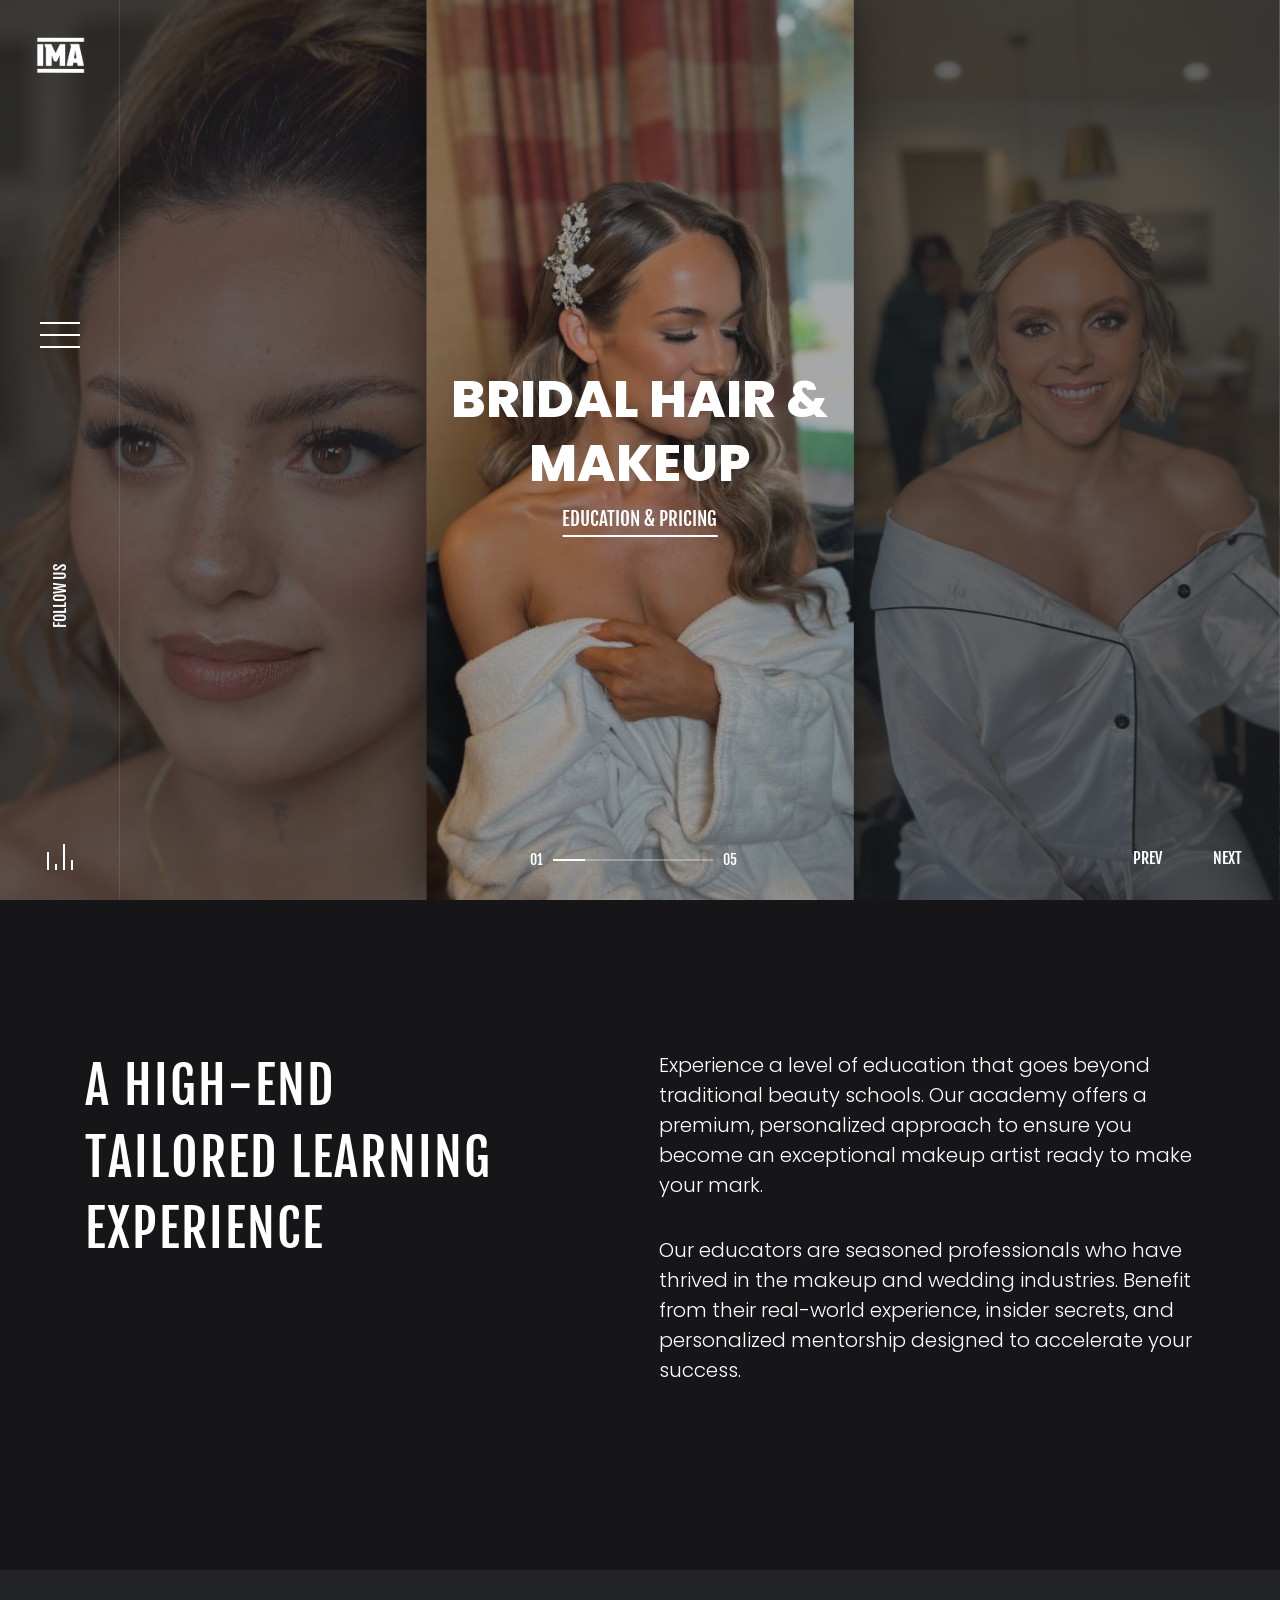
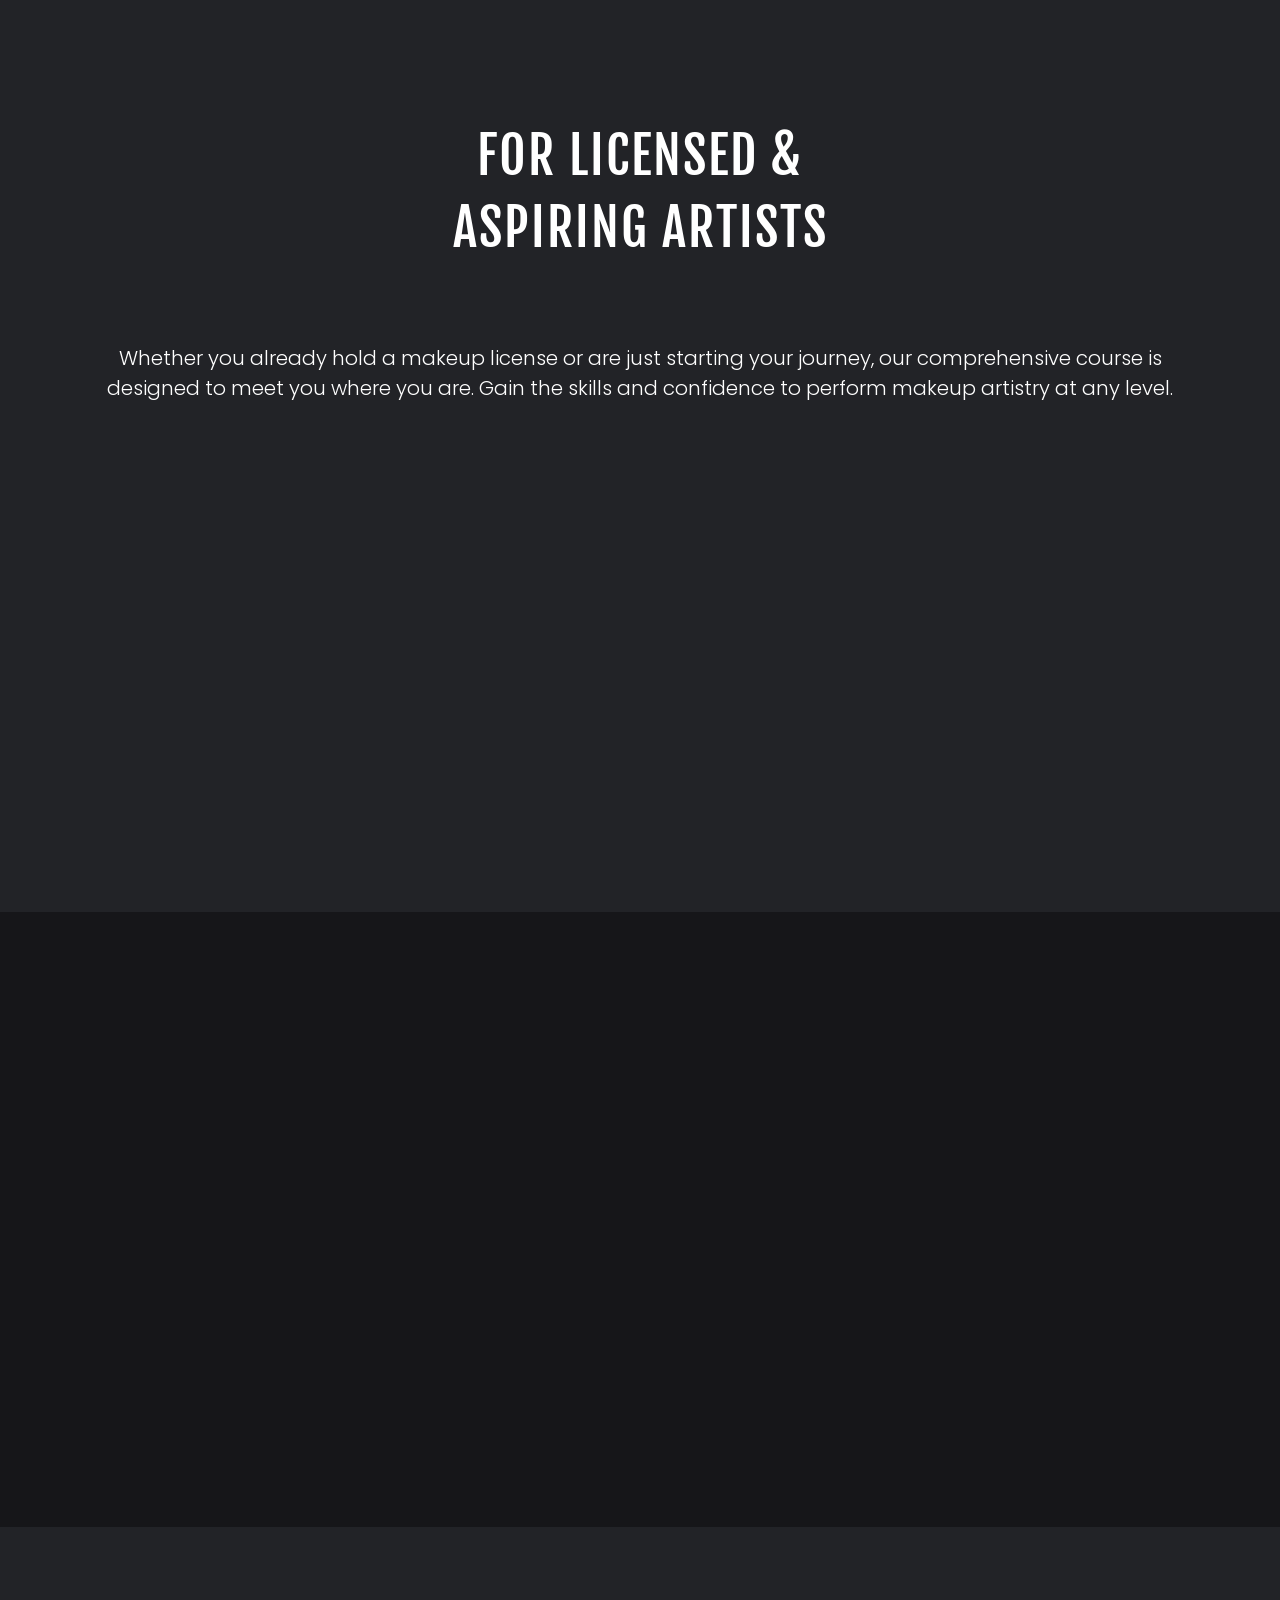
==== pricing.html @ 7a649cc9 "Added pricing, and services request" ====
<!doctype html>
<html lang="en">
<head>
<meta charset="utf-8">
<meta name="viewport" content="width=device-width, initial-scale=1, shrink-to-fit=no">
<meta name="format-detection" content="telephone=no">
<meta name="theme-color" content="#75dab4"/>
<title>Idaho Makeup Academy Pricing | Makeup Artist Certification and Training | TAILORED LEARNING EXPERIENCE</title>
<meta name="author" content="Spearhead Consulting">
<meta name="description" content="Experience a level of education that goes beyond traditional beauty schools. Our academy offers a premium, personalized approach to ensure you become an exceptional makeup artist ready to make your mark.">
<meta name="keywords" content="makeup academy pricing, certification, makeup artist certification, get certified in makeup in idaho, idaho makeup academy">

<!-- SOCIAL MEDIA META -->
<meta property="og:description" content="Idaho Makeup Academy | Get your makeup certification in Idaho">
<meta property="og:image" content="https://idahomakeupacademy.com/images/OGImage.png">
<meta property="og:site_name" content="idahomakeupacademy">
<meta property="og:title" content="Idaho Makeup Academy">
<meta property="og:type" content="website">
<meta property="og:url" content="https://idahomakeupacademy.com">

<!-- FAVICON FILES -->
<link href="ico/apple-touch-icon-144-precomposed.png" rel="apple-touch-icon" sizes="144x144">
<link href="ico/apple-touch-icon-114-precomposed.png" rel="apple-touch-icon" sizes="114x114">
<link href="ico/apple-touch-icon-72-precomposed.png" rel="apple-touch-icon" sizes="72x72">
<link href="ico/apple-touch-icon-57-precomposed.png" rel="apple-touch-icon">
<link href="ico/favicon.ico" rel="shortcut icon">

<!-- CSS FILES -->
<link rel="stylesheet" href="css/fontawesome.min.css">
<link rel="stylesheet" href="css/fancybox.min.css">
<link rel="stylesheet" href="css/hamburger.min.css">
<link rel="stylesheet" href="css/odometer.min.css">
<link rel="stylesheet" href="css/swiper.min.css">
<link rel="stylesheet" href="css/bootstrap.min.css">
<link rel="stylesheet" href="css/style.css">
</head>
<body>
<!--<div class="preloader">-->
<!--  <div class="layer"></div>-->
<!--  &lt;!&ndash; end layer &ndash;&gt;-->
<!--  <div class="inner">-->
<!--    <figure> <img src="images/preloader.gif" alt="Image"> </figure>-->
<!--    <span>Loading...</span> </div>-->
<!--  &lt;!&ndash; end inner &ndash;&gt;-->
<!--</div>-->
<!-- end preloader -->
<div class="page-transition">
  <div class="layer"></div>
  <!-- end layer -->
</div>
<!-- end page-transition -->
<nav class="site-navigation">
  <div class="layer"></div>
  <!-- end layer -->
  <div class="inner">
    <ul data-splitting>
      <li><a href="https://instagram.com/idahomakeupacademy" target="_blank">INSTAGRAM</a> <small>Follow us on Instagram</small> </li>
      <li><a href="./pricing.html">ACADEMY PRICING</a> <small>Learn more about the cost and program.</small> </li>
      <li><a href="./request-services.html">REQUEST BRIDAL SERVICES</a> <small>Services performed by certified makeup artist, trained by our very own Idaho Makeup Academy</small> </li>
      <li><a  href="https://island-route-758.notion.site/1631bb4c48a6806e8bbaf4c8735e0904" target="_blank">APPLY</a> <small>JOIN THE ACADEMY</small> </li>
    </ul>
  </div>
  <!-- end inner -->
</nav>
<!-- end site-navigation -->
<div class="social-media">
  <div class="layer"> </div>
  <!-- end layer -->
  <div class="inner">
    <h5>Social Share </h5>
    <ul>
      <li><a href="https://instagram.com/idahomakeupacademy"><i class="fab fa-instagram"></i></a></li>
<!--      <li><a href="#"><i class="fab fa-twitter"></i></a></li>-->
<!--      <li><a href="#"><i class="fab fa-linkedin-in"></i></a></li>-->
<!--      <li><a href="#"><i class="fab fa-google-plus-g"></i></a></li>-->
<!--      <li><a href="#"><i class="fab fa-youtube"></i></a></li>-->
    </ul>
  </div>
</div>
<!-- end social-media -->
<div class="all-cases">
  <div class="layer"> </div>
  <!-- end layer -->
  <div class="inner">
    <ul>
<!--      <li><a href="#">APPLY</a></li>-->
<!--      <li><a href="#">Goddes</a></li>-->
<!--      <li><a href="#">Employee</a></li>-->
<!--      <li><a href="#">Berry</a></li>-->
<!--      <li><a href="#">Roosters</a></li>-->
<!--      <li><a href="#">Primero</a></li>-->
    </ul>
  </div>
  <!-- end inner -->
</div>
<!-- end all-cases -->
<main>
  <aside class="left-side">
    <div class="logo"> <a href="index.html"><img src="images/logo.png" alt="Image"></a> </div>
    <!-- end logo -->
    <div class="hamburger" id="hamburger">
      <div class="hamburger__line hamburger__line--01">
        <div class="hamburger__line-in hamburger__line-in--01"></div>
      </div>
      <div class="hamburger__line hamburger__line--02">
        <div class="hamburger__line-in hamburger__line-in--02"></div>
      </div>
      <div class="hamburger__line hamburger__line--03">
        <div class="hamburger__line-in hamburger__line-in--03"></div>
      </div>
      <div class="hamburger__line hamburger__line--cross01">
        <div class="hamburger__line-in hamburger__line-in--cross01"></div>
      </div>
      <div class="hamburger__line hamburger__line--cross02">
        <div class="hamburger__line-in hamburger__line-in--cross02"></div>
      </div>
    </div>
    <!-- end hamburger -->
    <div class="follow-us"> FOLLOW US </div>
    <!-- end follow-us -->
    <div class="equalizer"> <span></span> <span></span> <span></span> <span></span> </div>
    <!-- end equalizer -->
  </aside>
  <!-- end left-side -->

  <!-- end all-cases-link -->
  <header class="carousel-hero">
    <div class="carousel-slider">
      <div class="swiper-wrapper">
        <div class="swiper-slide" data-background="images/class/pricing/IMG_5316.jpg">
          <div class="inner"><h2>BRIDAL HAIR & MAKEUP</h2> <a href="#">EDUCATION & PRICING</a> </div>
          <!-- end inner -->
        </div>
        <!-- end swiper-slide -->
        <div class="swiper-slide" data-background="images/class/pricing/IMG_6279.jpg">
          <div class="inner"><h2>EVENTS HAIR & MAKEUP</h2> <a href="#">EDUCATION & PRICING</a> </div>
          <!-- end inner -->
        </div>
        <!-- end swiper-slide -->
        <div class="swiper-slide" data-background="images/class/pricing/competition.png">
          <div class="inner"><h2>COMPETITION HAIR & MAKEUP</h2> <a href="#">EDUCATION & PRICING</a> </div>
          <!-- end inner -->
        </div>
        <!-- end swiper-slide -->
        <div class="swiper-slide" data-background="images/class/pricing/bridal-2.png">
          <div class="inner"><h2>BRIDAL HAIR & MAKEUP</h2> <a href="#">EDUCATION & PRICING</a> </div>
          <!-- end inner -->
        </div>
        <!-- end swiper-slide -->
        <div class="swiper-slide" data-background="images/class/pricing/events_2.png">
          <div class="inner"><h2>EVENTS HAIR & MAKEUP</h2> <a href="#">EDUCATION & PRICING</a> </div>
          <!-- end inner -->
        </div>
        <!-- end swiper-slide -->
      </div>
      <!-- end swiper-wrapper -->
      <div class="slide-progress"> <span>01</span>
        <div class="swiper-pagination"></div>
        <span>05</span> </div>
      <!-- end slide-progress -->
      <div class="swiper-button-prev">PREV</div>
      <!-- end button-prev -->
      <div class="swiper-button-next">NEXT</div>
      <!-- end button-next -->
    </div>
    <!-- end carousel-slider -->
  </header>

  <section class="intro">
    <div class="container">
      <div class="row">
        <div class="col-lg-5 wow" data-splitting>
          <h3 class="section-title">A HIGH-END<br>
            TAILORED LEARNING EXPERIENCE</h3>
        </div>
        <div class="col-lg-7 wow" data-splitting>
          <p>Experience a level of education that goes beyond traditional beauty schools.
            Our academy offers a premium, personalized approach to ensure you become an exceptional makeup artist ready to make your mark.
          </p>

          <p>Our educators are seasoned professionals who have thrived in the makeup and wedding industries. Benefit from their real-world experience,
            insider secrets, and personalized mentorship designed to accelerate your success.</p>
        </div>
      </div>
    </div>
  </section>

  <!-- end intro-image -->
  <section class=" intro icon-content-block">
    <div class="container">
      <div class="row justify-content-center">
        <div class="col-12 wow" data-splitting>
          <h3 class="section-title">FOR LICENSED &<br > ASPIRING ARTISTS</h3>
          <p>Whether you already hold a makeup license or are just starting your journey, our comprehensive course is designed to meet you where you are. Gain the skills and confidence to perform makeup artistry at any level.</p>
        </div>
        <!-- end col-12 -->
        <div class="col-lg-3 col-md-4 wow" data-splitting>
          <div class="content-block">
            <h6>COMPREHENSIVE MAKEUP</h6>
            <ul>
              <li>Face & Eye Shapes</li>
              <li>Skin Types & Color Theory</li>
              <li>Golden Ratio & Application Techniques</li>
              <li>Diverse Glam Styles</li>
            </ul>
          </div>
          <!-- end content-block -->
        </div>

        <!-- end col-3 -->
        <div class="col-lg-3 col-md-4 wow" data-splitting>
          <div class="content-block">
            <h6>ADVANCED SKILLS</h6>
            <ul>
              <li>Expert Techniques</li>
              <li>Confidence Building</li>
            </ul>
          </div>
          <!-- end content-block -->
        </div>

        <!-- end col-3 -->
        <div class="col-lg-3 col-md-4 wow" data-splitting>
          <div class="content-block selected">
            <h6>BUSINESS MASTERY</h6>
            <ul>
              <li>Marketing Strategies</li>
              <li>Operational Skills</li>
              <li>Client Attraction</li>
              <li>Visual Branding</li>
            </ul>
          </div>
          <!-- end content-block -->
        </div>
        <!-- end col-3 -->
      </div>
      <!-- end row -->
    </div>
    <!-- end container -->
  </section>

  <!-- end carousel-hero -->
  <section class="intro">
    <div class="container">
      <div class="row">
        <div class="col-lg-5 wow" data-splitting>
          <h3 class="section-title">ACADEMY PRICING<br>
            OPTION</h3>
          <a href="https://island-route-758.notion.site/1631bb4c48a6806e8bbaf4c8735e0904">APPLY HERE</a> </div>
        <!-- end col-5 -->
        <div class="col-lg-7 wow" data-splitting>
          <p>Start your journey towards becoming a confident, skilled, and successful makeup artist.</p>
          <h6>Idaho Makeup Certification</h6>
          <small>Official</small> <b>$6,000</b>
          <h4>100 HOURS<br>
            HANDS ON TRAINING</h4>
        </div>
        <!-- end col-7 -->
      </div>
      <!-- end row -->
    </div>
    <!-- end container -->
  </section>
  <!-- end intro -->
</main>
<!-- end main -->
<footer class="footer">
  <div class="container">
    <div class="row">
      <div class="col-12">
        <ul>
          <li><a href="https://instagram.com/idahomakeupacademy"><i class="fab fa-instagram"></i></a></li>
        </ul>
        <h6>INTERESTED IN GETTING YOUR MAKEUP CERTIFICATION?</h6>
        <h2>Apply Now to Get Started</h2>

        <a href="https://island-route-758.notion.site/1631bb4c48a6806e8bbaf4c8735e0904" target="_blank" class="link">Click for Application</a> </div>
      <!-- end col-12 -->
      <div class="col-12">
        <div class="footer-bar"> <span class="copyright">© 2025 Idaho Makeup Academy | All Rights Reserved</span></div>
        <!-- end footer-bar -->
      </div>
      <!-- end col-12 -->
    </div>
    <!-- end row -->
  </div>
  <!-- end container -->
</footer>
<!-- end footer -->

<!-- JS FILES -->
<script src="js/jquery.min.js"></script>
<script src="js/bootstrap.min.js"></script>
<script src="js/swiper.min.js"></script>
<script src="js/wow.min.js"></script>
<script src='js/splitting.min.js'></script>
<script src='js/odometer.min.js'></script>
<script src='js/fancybox.min.js'></script>
<script src="js/scripts.js"></script>
</body>
</html>
---- css/hamburger.min.css ----
.hamburger{width:40px;height:40px;display:block;position:relative;cursor:pointer;pointer-events:auto;-webkit-tap-highlight-color:transparent}.hamburger__line{width:40px;height:2px;overflow:hidden;position:absolute;z-index:10}.hamburger__line-in{width:200px;height:2px;position:absolute;top:0;left:0}.hamburger__line-in::after,.hamburger__line-in::before{width:60px;height:2px;content:'';display:block;position:absolute;top:0;background-color:#fff}.hamburger__line-in::before{left:-128px}.hamburger__line-in::after{left:0}.hamburger__line--01,.hamburger__line--02,.hamburger__line--03{left:0}.hamburger__line--01{top:10px}.hamburger__line--02{top:22px}.hamburger__line--03{top:34px}.hamburger__line--cross01,.hamburger__line--cross02{left:0}.hamburger__line--cross01,.hamburger__line--cross02{top:22px}.hamburger__line--cross01{-webkit-transform:rotate(45deg);transform:rotate(45deg)}.hamburger__line--cross02{-webkit-transform:rotate(-45deg);transform:rotate(-45deg)}.hamburger__line{-webkit-transition-duration:.6s;transition-duration:.6s;-webkit-transition-timing-function:cubic-bezier(.19,1,.22,1);transition-timing-function:cubic-bezier(.19,1,.22,1)}.hamburger__line-in{-webkit-transition-duration:.6s;transition-duration:.6s;-webkit-transition-timing-function:cubic-bezier(.19,1,.22,1);transition-timing-function:cubic-bezier(.19,1,.22,1)}.hamburger__line-in::after,.hamburger__line-in::before{-webkit-transition-timing-function:cubic-bezier(.19,1,.22,1);transition-timing-function:cubic-bezier(.19,1,.22,1);-webkit-transition-property:-webkit-transform;transition-property:-webkit-transform;transition-property:transform;transition-property:transform,-webkit-transform}.hamburger__line-in--cross01,.hamburger__line-in--cross02{-webkit-transform:translateX(-33.3%);transform:translateX(-33.3%)}.hamburger__line-in--01{-webkit-transition-delay:.2s;transition-delay:.2s}.hamburger__line-in--02{-webkit-transition-delay:.25s;transition-delay:.25s}.hamburger__line-in--02::after,.hamburger__line-in--02::before{-webkit-transition-delay:50ms;transition-delay:50ms}.hamburger__line-in--03{-webkit-transition-delay:.3s;transition-delay:.3s}.hamburger__line-in--03::after,.hamburger__line-in--03::before{-webkit-transition-delay:.1s;transition-delay:.1s}.hamburger__line-in--cross01{-webkit-transition-delay:0ms;transition-delay:0ms}.hamburger__line-in--cross02{-webkit-transition-delay:50ms;transition-delay:50ms}.hamburger__line-in--cross02::after,.hamburger__line-in--cross02::before{-webkit-transition-delay:.1s;transition-delay:.1s}.hamburger.is-opened-navi .hamburger__line-in--01,.hamburger.is-opened-navi .hamburger__line-in--02,.hamburger.is-opened-navi .hamburger__line-in--03{-webkit-transform:translateX(33.3%);transform:translateX(33.3%)}.hamburger.is-opened-navi .hamburger__line-in--cross01,.hamburger.is-opened-navi .hamburger__line-in--cross02{-webkit-transform:translateX(0);transform:translateX(0)}.hamburger.is-opened-navi .hamburger__line-in--01{-webkit-transition-delay:0s;transition-delay:0s}.hamburger.is-opened-navi .hamburger__line-in--02{-webkit-transition-delay:50ms;transition-delay:50ms}.hamburger.is-opened-navi .hamburger__line-in--03{-webkit-transition-delay:.1s;transition-delay:.1s}.hamburger.is-opened-navi .hamburger__line-in--cross01{-webkit-transition-delay:.25s;transition-delay:.25s}.hamburger.is-opened-navi .hamburger__line-in--cross02{-webkit-transition-delay:.3s;transition-delay:.3s}.hamburger:hover .hamburger__line-in::after,.hamburger:hover .hamburger__line-in::before{-webkit-transform:translateX(200%);transform:translateX(200%)}.hamburger:hover .hamburger__line-in--01::after,.hamburger:hover .hamburger__line-in--01::before,.hamburger:hover .hamburger__line-in--02::after,.hamburger:hover .hamburger__line-in--02::before,.hamburger:hover .hamburger__line-in--03::after,.hamburger:hover .hamburger__line-in--03::before{-webkit-transition-duration:1s;transition-duration:1s}.hamburger:hover .hamburger__line-in--cross01::after,.hamburger:hover .hamburger__line-in--cross01::before,.hamburger:hover .hamburger__line-in--cross02::after,.hamburger:hover .hamburger__line-in--cross02::before{-webkit-transition-duration:0s;transition-duration:0s}.hamburger.is-opened-navi:hover .hamburger__line-in--cross01::after,.hamburger.is-opened-navi:hover .hamburger__line-in--cross01::before,.hamburger.is-opened-navi:hover .hamburger__line-in--cross02::after,.hamburger.is-opened-navi:hover .hamburger__line-in--cross02::before{-webkit-transition-duration:1s;transition-duration:1s}.hamburger.is-opened-navi:hover .hamburger__line-in--01::after,.hamburger.is-opened-navi:hover .hamburger__line-in--01::before,.hamburger.is-opened-navi:hover .hamburger__line-in--02::after,.hamburger.is-opened-navi:hover .hamburger__line-in--02::before,.hamburger.is-opened-navi:hover .hamburger__line-in--03::after,.hamburger.is-opened-navi:hover .hamburger__line-in--03::before{-webkit-transition-duration:0s;transition-duration:0s}
---- css/style.css ----
/*

@Author: Themezinho
@URL: http://www.themezinho.net

This file contains the styling for the actual theme, this
is the file you need to edit to change the look of the
theme.


	// Table of contents //

		01. GOOGLE FONTS
		02. BODY
		03. HTML TAGS
		04. CUSTOM TAGS
		05. SECTIONS
		06. CONTENT
		07. ODOMETER
		08. EQUALIZER
		09. REVEAL EFFECT
		10. PAGE TRANSITION
		11. PRELOADER
		12. PAGE LOADED
		13. TEXT ROTATER
		14. PERSPECTIVE
		15. SOCIAL BAR
		16. HEADER
		17. DROPDOWN
		18. SLIDER
		19. SLIDER FRACTION
		20. SLIDER BUTTONS
		21. SLIDER CONTENT
		22. SLIDER LINKS
		23. INT HERO
		24. ABOUT STUDIO
		25. WORKS
		26. WORKS FILTER
		27. WORKS FIGURE
		28. ICON FEATURES
		29. TEAM MEMBERS
		30. CLIENTS
		31. SIDE IMAGE CONTENT
		32. AWARDS
		33. JOURNAL
		34. CONTACT
		35. FOOTER
		36. SCROLL DOWN
		37. RESPONSIVE MEDIUM FIXES
		38. RESPONSIVE TABLET FIXES
		39. RESPONSIVE MOBILE FIXES



*/
/* GOOGLE FONTS */
@import url("https://fonts.googleapis.com/css?family=Fjalla+One|Poppins:300,400,600,800&display=swap");
/* BODY */
* {
  outline: none !important;
}

body {
  margin: 0;
  padding: 0;
  font-family: "Poppins", sans-serif;
  -webkit-font-smoothing: antialiased;
  text-rendering: optimizeLegibility;
  -moz-osx-font-smoothing: grayscale;
  background: #222327;
}

/* HTML ELEMENTS */
img {
  max-width: 100%;
}

/* LINKS */
a {
  color: #222327;
  -webkit-transition: 0.25s ease-in-out;
  -moz-transition: 0.25s ease-in-out;
  -ms-transition: 0.25s ease-in-out;
  -o-transition: 0.25s ease-in-out;
  transition: 0.25s ease-in-out;
}
a:hover {
  text-decoration: underline;
  color: #222327;
}

/* CUSTOM CLASSES */
.overflow {
  overflow: hidden;
}

/* CUSTOM CONTAINER */
@media (min-width: 1300px) {
  .container {
    max-width: 1340px;
  }
}
/* SECTIONS */
main {
  width: 100%;
  display: flex;
  flex-wrap: wrap;
  position: relative;
  overflow: hidden;
  background: #222327;
}

section {
  position: relative;
}

aside {
  position: relative;
}

/* FORM ELEMENTS */
input[type=text] {
  max-width: 100%;
  height: 58px;
  border: 1px solid #eee;
  padding: 0 20px;
}

input[type=email] {
  max-width: 100%;
  height: 58px;
  border: 1px solid #eee;
  padding: 0 20px;
}

input[type=search] {
  max-width: 100%;
  height: 58px;
  border: 1px solid #eee;
  padding: 0 20px;
}

input[type=password] {
  max-width: 100%;
  height: 58px;
  border: 1px solid #eee;
  padding: 0 20px;
}

input[type=submit] {
  height: 58px;
  border: none;
  background: #222327;
  color: #fff;
  padding: 0 30px;
  font-weight: 600;
  font-size: 14px;
}

button[type=submit] {
  height: 58px;
  border: none;
  background: #222327;
  color: #fff;
  padding: 0 30px;
  font-weight: 600;
  font-size: 14px;
}

textarea {
  max-width: 100%;
  height: 140px;
  border: 1px solid #eee;
  padding: 20px;
}

/* EQUALIZER */
.equalizer {
  width: 26px;
  height: 30px;
  cursor: pointer;
  position: relative;
}

.equalizer span {
  background: #fff;
  width: 2px;
  height: 0px;
  bottom: 0;
  left: 0%;
  display: block;
  position: absolute;
  transition: height 0.2s linear;
}

.equalizer span:nth-child(1) {
  margin-left: 8px;
}

.equalizer span:nth-child(2) {
  margin-left: 16px;
}

.equalizer span:nth-child(4) {
  margin-left: 24px;
}

.equalizer.paused span {
  height: 3px !important;
}

/* SPLITTING */
.splitting .word, .splitting .char {
  display: inline-block;
}

.splitting .char {
  position: relative;
}

.animated .char {
  display: inline-block;
  animation: texteffect 0.6s cubic-bezier(0.5, 0, 0.5, 1) both;
  animation-delay: calc(10ms * var(--char-index));
}

/* ODOMETER */
.odometer.odometer-auto-theme, .odometer.odometer-theme-car {
  padding: 0;
}

.odometer.odometer-auto-theme .odometer-digit, .odometer.odometer-theme-car .odometer-digit {
  padding: 0;
}

.odometer.odometer-auto-theme .odometer-digit .odometer-value, .odometer.odometer-theme-car .odometer-digit .odometer-value {
  text-indent: -5px;
}

.odometer.odometer-auto-theme .odometer-digit .odometer-digit-inner, .odometer.odometer-theme-car .odometer-digit .odometer-digit-inner {
  left: 0;
}

.odometer.odometer-auto-theme .odometer-digit .odometer-value, .odometer.odometer-theme-car .odometer-digit .odometer-value {
  text-indent: 0;
}

/* PAGINATION */
.pagination {
  width: 100%;
  float: left;
  margin: 50px 0;
}
.pagination .page-item {
  display: inline-block;
  margin-right: 10px;
}
.pagination .page-item .page-link {
  font-weight: 600;
  border-radius: 0 !important;
  font-size: 13px;
  color: #222327;
  line-height: 1;
  padding: 15px 30px;
}

/* REVEAL EFFECT */
.reveal-effect {
  float: left;
  position: relative;
}

.reveal-effect > * {
  -webkit-animation-duration: 1s;
  animation-duration: 1s;
  -webkit-animation-fill-mode: forwards;
  animation-fill-mode: forwards;
  -webkit-animation-timing-function: cubic-bezier(0.785, 0.135, 0.15, 0.86);
  animation-timing-function: cubic-bezier(0.785, 0.135, 0.15, 0.86);
  position: relative;
}

.reveal-effect > * {
  -webkit-animation-fill-mode: forwards;
  animation-fill-mode: forwards;
}

.reveal-effect {
  -webkit-transition-property: -webkit-transform;
  transition-property: -webkit-transform;
  transition-property: transform;
  transition-property: transform, -webkit-transform;
}

.reveal-effect {
  -webkit-transition-duration: 1.2s;
  transition-duration: 1.2s;
  -webkit-transition-timing-function: cubic-bezier(0.25, 0.1, 0.25, 1);
  transition-timing-function: cubic-bezier(0.25, 0.1, 0.25, 1);
}

.reveal-effect.animated {
  -webkit-transform: translate(0, 0);
  transform: translate(0, 0);
}

.reveal-effect.animated * {
  -webkit-animation-name: show-img-1;
  animation-name: show-img-1;
}

.reveal-effect:after {
  -webkit-animation-fill-mode: forwards;
  animation-fill-mode: forwards;
  -webkit-animation-timing-function: cubic-bezier(0.785, 0.135, 0.15, 0.86);
  animation-timing-function: cubic-bezier(0.785, 0.135, 0.15, 0.86);
}

.reveal-effect:after {
  content: "";
  width: 100%;
  height: 100%;
  display: block;
  position: absolute;
  top: 0;
  left: 0;
}

.reveal-effect:after {
  -webkit-transform-origin: left top;
  transform-origin: left top;
  -webkit-transform: scale(0.05, 0);
  transform: scale(0.05, 0);
  -webkit-animation-duration: 1s;
  animation-duration: 1s;
  -webkit-animation-fill-mode: forwards;
  animation-fill-mode: forwards;
  -webkit-animation-timing-function: cubic-bezier(0.785, 0.135, 0.15, 0.86);
  animation-timing-function: cubic-bezier(0.785, 0.135, 0.15, 0.86);
}

.reveal-effect.masker:after {
  background-color: #161619;
}

.reveal-effect.animated:after {
  -webkit-animation-name: slide-bg-2;
  animation-name: slide-bg-2;
}

/* SWIPER PAGINATION */
.swiper-pagination .swiper-pagination-bullet {
  width: 12px;
  height: 12px;
  transform: scale(0.4);
  background: #fff;
  opacity: 1;
  border-radius: 50%;
}

.swiper-pagination .swiper-pagination-bullet:hover {
  -webkit-transition: box-shadow 0.3s ease;
  transition: box-shadow 0.3s ease;
  -webkit-transition: background-color 0.3s ease, -webkit-transform 0.3s ease;
  transition: background-color 0.3s ease, transform 0.3s ease;
  -webkit-transform: scale(1);
  box-shadow: 0 0 0 2px rgba(255, 255, 255, 0);
  border: 2px solid #fff;
  background: none;
}

.swiper-pagination .swiper-pagination-bullet-active {
  -webkit-transition: box-shadow 0.3s ease;
  transition: box-shadow 0.3s ease;
  -webkit-transition: background-color 0.3s ease, -webkit-transform 0.3s ease;
  transition: background-color 0.3s ease, transform 0.3s ease;
  -webkit-transform: scale(1);
  box-shadow: 0 0 0 2px rgba(255, 255, 255, 0);
  border: 2px solid #fff;
  background: none;
}

/* PRELOADER */
.preloader {
  width: 100%;
  height: 100%;
  display: flex;
  flex-wrap: wrap;
  flex-direction: column;
  justify-content: center;
  position: fixed;
  left: 0;
  top: 0;
  z-index: 11;
  background: #75dab4;
  text-align: center;
  -webkit-transition: all 0.3s ease;
  -moz-transition: all 0.3s ease;
  transition: all 0.3s ease;
  transition-duration: 500ms;
  -webkit-transition-duration: 500ms;
  transition-timing-function: cubic-bezier(0.86, 0, 0.07, 1);
  -webkit-transition-timing-function: cubic-bezier(0.86, 0, 0.07, 1);
  overflow: hidden;
  transition-delay: 0.6s;
}
.preloader * {
  -webkit-transition: all 0.3s ease;
  -moz-transition: all 0.3s ease;
  transition: all 0.3s ease;
  transition-duration: 500ms;
  -webkit-transition-duration: 500ms;
  transition-timing-function: cubic-bezier(0.86, 0, 0.07, 1);
  -webkit-transition-timing-function: cubic-bezier(0.86, 0, 0.07, 1);
}
.preloader .layer {
  width: 100%;
  height: 100%;
  position: absolute;
  left: 0;
  top: 0;
  background: #1c1c1c;
  transition-delay: 0.3s;
}
.preloader .inner {
  display: inline-block;
  text-align: center;
  position: relative;
  z-index: 2;
  margin: 0 auto;
}
.preloader .inner span {
  color: #fff;
  text-transform: uppercase;
  font-weight: 600;
  font-size: 13px;
}
.preloader .inner figure {
  display: block;
  margin-bottom: 20px;
  transition-delay: 0.1s;
}
.preloader .inner figure img {
  height: 40px;
  transform: translateX(-7px);
}

/* PAGE LOADED */
.page-loaded .preloader {
  left: -100%;
}

.page-loaded .preloader .inner figure {
  opacity: 0;
  transform: scale(1.5);
}

.page-loaded .preloader .inner span {
  transform: translateY(20px);
  opacity: 0;
}

.page-loaded .preloader .layer {
  left: -100%;
}

.page-loaded .left-side {
  left: 0;
  opacity: 1;
}

.page-loaded .slider {
  filter: blur(0);
  transform: scale(1);
}

.page-loaded .page-header {
  filter: blur(0);
  transform: scale(1);
}

.page-loaded .all-cases-link {
  right: 30px;
}

/* PAGE TRANSTION */
.page-transition {
  width: 100%;
  height: 100%;
  position: fixed;
  right: -100%;
  top: 0;
  z-index: 13;
  opacity: 0;
  visibility: hidden;
  opacity: 0;
  visibility: hidden;
  -webkit-transition: all 0.3s ease;
  -moz-transition: all 0.3s ease;
  transition: all 0.3s ease;
  transition-duration: 500ms;
  -webkit-transition-duration: 500ms;
  transition-timing-function: cubic-bezier(0.86, 0, 0.07, 1);
  -webkit-transition-timing-function: cubic-bezier(0.86, 0, 0.07, 1);
  background: #75dab4;
}
.page-transition .layer {
  width: 0;
  height: 100%;
  position: absolute;
  right: 0;
  top: 0;
  background: #1c1c1c;
  -webkit-transition: all 0.3s ease;
  -moz-transition: all 0.3s ease;
  transition: all 0.3s ease;
  transition-duration: 500ms;
  -webkit-transition-duration: 500ms;
  transition-timing-function: cubic-bezier(0.86, 0, 0.07, 1);
  -webkit-transition-timing-function: cubic-bezier(0.86, 0, 0.07, 1);
  transition-delay: 0.3s;
}
.page-transition.active {
  opacity: 1;
  visibility: visible;
  right: 0;
}
.page-transition.active .layer {
  width: 100%;
}

/* SITE NAVIGATION */
.site-navigation {
  width: 100%;
  height: 100vh;
  display: flex;
  flex-wrap: wrap;
  flex-direction: column;
  justify-content: center;
  position: fixed;
  right: -100%;
  top: 0;
  z-index: 9;
  opacity: 0;
  visibility: hidden;
  -webkit-transition: all 0.3s ease;
  -moz-transition: all 0.3s ease;
  transition: all 0.3s ease;
  transition-duration: 500ms;
  -webkit-transition-duration: 500ms;
  transition-timing-function: cubic-bezier(0.86, 0, 0.07, 1);
  -webkit-transition-timing-function: cubic-bezier(0.86, 0, 0.07, 1);
  background: #75dab4;
  padding-left: 120px;
}
.site-navigation .layer {
  width: 0;
  height: 100%;
  position: absolute;
  right: 0;
  top: 0;
  background: #161619;
  -webkit-transition: all 0.3s ease;
  -moz-transition: all 0.3s ease;
  transition: all 0.3s ease;
  transition-duration: 500ms;
  -webkit-transition-duration: 500ms;
  transition-timing-function: cubic-bezier(0.86, 0, 0.07, 1);
  -webkit-transition-timing-function: cubic-bezier(0.86, 0, 0.07, 1);
  transition-delay: 0.3s;
}
.site-navigation .inner {
  position: relative;
  z-index: 2;
  padding-left: 100px;
  -webkit-transition: 0.25s ease-in-out;
  -moz-transition: 0.25s ease-in-out;
  -ms-transition: 0.25s ease-in-out;
  -o-transition: 0.25s ease-in-out;
  transition: 0.25s ease-in-out;
  transition-delay: 0.7s;
  opacity: 0;
}
.site-navigation .inner ul {
  margin: 0;
  padding: 0;
  animation-duration: 1s;
}
.site-navigation .inner ul li {
  display: block;
  margin: 5px 0;
  padding: 5px 0;
}
.site-navigation .inner ul li ul {
  margin-top: 0;
  margin-bottom: 10px;
  display: none;
}
.site-navigation .inner ul li ul li {
  display: block;
  margin: 0;
}
.site-navigation .inner ul li ul li a {
  font-size: 26px;
}
.site-navigation .inner ul li i {
  margin-left: 20px;
  font-size: 30px;
  color: #fff;
  display: inline-block;
  line-height: 1;
  transform: translateY(-5px);
  cursor: pointer;
}
.site-navigation .inner ul li small {
  width: 100%;
  display: block;
  color: #fff;
  opacity: 0.7;
  letter-spacing: 0.5px;
  font-size: 11px;
  text-transform: uppercase;
  font-weight: 600;
  transform: translateY(-15px);
}
.site-navigation .inner ul li a {
  font-size: 50px;
  display: inline-block;
  font-weight: 800;
  color: #fff;
  -webkit-transition: 0.25s ease-in-out;
  -moz-transition: 0.25s ease-in-out;
  -ms-transition: 0.25s ease-in-out;
  -o-transition: 0.25s ease-in-out;
  transition: 0.25s ease-in-out;
}
.site-navigation .inner ul li a:hover {
  color: #75dab4;
  text-decoration: none;
}
.site-navigation.active {
  opacity: 1;
  visibility: visible;
  right: 0;
}
.site-navigation.active .layer {
  width: 100%;
}
.site-navigation.active .inner {
  opacity: 1;
}

/* SECTION TITLES */
.section-title {
  font-family: "Fjalla One", sans-serif;
  margin-bottom: 80px;
  line-height: 1.4;
  font-size: 4vw;
  letter-spacing: 2px;
}

/* SOCIAL MEDIA */
.social-media {
  width: 100%;
  height: 100%;
  display: flex;
  flex-wrap: wrap;
  flex-direction: column;
  justify-content: center;
  align-items: center;
  position: fixed;
  right: -100%;
  top: 0;
  z-index: 3;
  background: #75dab4;
  opacity: 0;
  visibility: hidden;
  -webkit-transition: all 0.3s ease;
  -moz-transition: all 0.3s ease;
  transition: all 0.3s ease;
  transition-duration: 500ms;
  -webkit-transition-duration: 500ms;
  transition-timing-function: cubic-bezier(0.86, 0, 0.07, 1);
  -webkit-transition-timing-function: cubic-bezier(0.86, 0, 0.07, 1);
}
.social-media .layer {
  width: 0;
  height: 100%;
  position: absolute;
  right: 0;
  top: 0;
  background: #161619;
  -webkit-transition: all 0.3s ease;
  -moz-transition: all 0.3s ease;
  transition: all 0.3s ease;
  transition-duration: 500ms;
  -webkit-transition-duration: 500ms;
  transition-timing-function: cubic-bezier(0.86, 0, 0.07, 1);
  -webkit-transition-timing-function: cubic-bezier(0.86, 0, 0.07, 1);
  transition-delay: 0.3s;
}
.social-media .inner {
  position: relative;
  z-index: 2;
  padding-left: 100px;
  -webkit-transition: 0.25s ease-in-out;
  -moz-transition: 0.25s ease-in-out;
  -ms-transition: 0.25s ease-in-out;
  -o-transition: 0.25s ease-in-out;
  transition: 0.25s ease-in-out;
  transition-delay: 0.7s;
  opacity: 0;
  text-align: center;
  width: 100%;
}
.social-media .inner h5 {
  font-size: 3vw;
  font-weight: 600;
  color: #fff;
  margin-bottom: 50px;
}
.social-media .inner ul {
  display: block;
  margin: 0;
  padding: 0;
}
.social-media .inner ul li {
  font-size: 2vw;
  display: inline-block;
  margin: 0 40px;
  padding: 0;
  list-style: none;
}
.social-media .inner ul li a {
  color: #fff;
}
.social-media .inner ul li a:hover {
  color: #75dab4;
  text-decoration: none;
}
.social-media.active {
  opacity: 1;
  visibility: visible;
  right: 0;
}
.social-media.active .layer {
  width: 100%;
}
.social-media.active .inner {
  opacity: 1;
}

/* ALL CASES */
.all-cases {
  width: 100%;
  height: 100%;
  display: flex;
  flex-wrap: wrap;
  flex-direction: column;
  justify-content: center;
  align-items: center;
  position: fixed;
  right: -100%;
  top: 0;
  z-index: 3;
  background: #75dab4;
  opacity: 0;
  visibility: hidden;
  -webkit-transition: all 0.3s ease;
  -moz-transition: all 0.3s ease;
  transition: all 0.3s ease;
  transition-duration: 500ms;
  -webkit-transition-duration: 500ms;
  transition-timing-function: cubic-bezier(0.86, 0, 0.07, 1);
  -webkit-transition-timing-function: cubic-bezier(0.86, 0, 0.07, 1);
}
.all-cases .layer {
  width: 0;
  height: 100%;
  position: absolute;
  right: 0;
  top: 0;
  background: #161619;
  -webkit-transition: all 0.3s ease;
  -moz-transition: all 0.3s ease;
  transition: all 0.3s ease;
  transition-duration: 500ms;
  -webkit-transition-duration: 500ms;
  transition-timing-function: cubic-bezier(0.86, 0, 0.07, 1);
  -webkit-transition-timing-function: cubic-bezier(0.86, 0, 0.07, 1);
  transition-delay: 0.3s;
}
.all-cases .inner {
  position: relative;
  z-index: 2;
  padding-left: 220px;
  -webkit-transition: 0.25s ease-in-out;
  -moz-transition: 0.25s ease-in-out;
  -ms-transition: 0.25s ease-in-out;
  -o-transition: 0.25s ease-in-out;
  transition: 0.25s ease-in-out;
  transition-delay: 0.7s;
  opacity: 0;
  width: 100%;
}
.all-cases .inner ul {
  display: block;
  max-height: 500px;
  overflow-y: scroll;
  margin: 0;
  padding: 0;
}
.all-cases .inner ul li {
  font-size: 8vw;
  font-weight: 800;
  margin: 0;
  padding: 0;
  list-style: none;
}
.all-cases .inner ul li a {
  -webkit-text-stroke-width: 1px;
  -webkit-text-stroke-color: #fff;
  color: transparent;
}
.all-cases .inner ul li a:hover {
  color: #fff;
  text-decoration: none;
}
.all-cases.active {
  opacity: 1;
  visibility: visible;
  right: 0;
}
.all-cases.active .layer {
  width: 100%;
}
.all-cases.active .inner {
  opacity: 1;
}

/* ALL CASES LINK */
.all-cases-link {
  position: absolute;
  right: -100%;
  top: 30px;
  z-index: 5;
  -webkit-transition: all 0.3s ease;
  -moz-transition: all 0.3s ease;
  transition: all 0.3s ease;
  transition-duration: 500ms;
  -webkit-transition-duration: 500ms;
  transition-timing-function: cubic-bezier(0.86, 0, 0.07, 1);
  -webkit-transition-timing-function: cubic-bezier(0.86, 0, 0.07, 1);
  transition-delay: 1s;
}
.all-cases-link span {
  color: #fff;
  font-family: "Fjalla One", sans-serif;
  margin-right: 10px;
}
.all-cases-link b {
  width: 40px;
  height: 40px;
  line-height: 44px;
  font-size: 25px;
  font-weight: 300;
  display: inline-block;
  background: #fff;
  color: #222327;
  text-align: center;
  border-radius: 50%;
  cursor: pointer;
}
.all-cases-link b:hover {
  background: #75dab4;
  text-decoration: none;
  color: #fff;
}

/* LEFT SIDE */
.left-side {
  width: 120px;
  height: 100vh;
  display: flex;
  flex-direction: column;
  position: absolute;
  left: -100%;
  top: 0;
  z-index: 10;
  text-align: center;
  border-right: 1px solid rgba(255, 255, 255, 0.1);
  padding: 30px 0;
  -webkit-transition: all 0.3s ease;
  -moz-transition: all 0.3s ease;
  transition: all 0.3s ease;
  transition-duration: 500ms;
  -webkit-transition-duration: 500ms;
  transition-timing-function: cubic-bezier(0.86, 0, 0.07, 1);
  -webkit-transition-timing-function: cubic-bezier(0.86, 0, 0.07, 1);
  transition-delay: 1s;
  opacity: 0;
}
.left-side .logo {
  display: inline-block;
  margin-bottom: auto;
}
.left-side .logo img {
  width: 50px;
}
.left-side .hamburger {
  margin: auto;
}
.left-side .follow-us {
  width: 100px;
  font-family: "Fjalla One", sans-serif;
  color: #fff;
  text-align: center;
  transform: rotate(-90deg);
  margin: auto;
  cursor: pointer;
}
.left-side .equalizer {
  margin: auto;
  margin-bottom: 0;
}

/* SLIDER */
.slider {
  width: 100%;
  height: 100vh;
  display: flex;
  flex-wrap: wrap;
  position: relative;
  z-index: 2;
  -webkit-transition: all 0.3s ease;
  -moz-transition: all 0.3s ease;
  transition: all 0.3s ease;
  transition-duration: 500ms;
  -webkit-transition-duration: 500ms;
  transition-timing-function: cubic-bezier(0.86, 0, 0.07, 1);
  -webkit-transition-timing-function: cubic-bezier(0.86, 0, 0.07, 1);
  transform: scale(1.2);
  filter: blur(20px);
  transition-delay: 0.8s;
}
.slider .swiper-container {
  width: 100%;
  height: 100vh;
  display: flex;
  flex-wrap: wrap;
}
.slider .swiper-container .swiper-slide {
  background-size: cover;
  background-position: center;
  overflow: hidden;
}
.slider .swiper-container .swiper-slide video {
  min-width: 100%;
  min-height: 100%;
  position: absolute;
  left: 50%;
  top: 50%;
  transform: translate(-50%, -50%);
  opacity: 0.6;
}
.slider .gallery-top {
  height: 100%;
  width: 100%;
  background: #222327;
}
.slider .gallery-thumbs {
  width: calc(100% - 240px);
  display: flex;
  flex-wrap: wrap;
  margin: 0 120px;
  padding-bottom: 30px;
  z-index: 9;
  position: absolute;
  bottom: 30%;
  right: 0;
  height: auto;
  color: #fff;
}
.slider .gallery-thumbs .swiper-slide {
  width: 90%;
  height: 100%;
  opacity: 0.4;
  text-align: center;
  filter: blur(3px);
}
.slider .gallery-thumbs .swiper-slide span {
  margin-left: 50%;
  transform: translateX(-50%);
  float: left;
  font-size: 3vw;
  line-height: 5vw;
  font-weight: 800;
}
.slider .gallery-thumbs .swiper-slide a {
  display: none;
  font-size: 13px;
  color: #fff;
  font-family: "Fjalla One", sans-serif;
  padding-bottom: 5px;
  position: relative;
}
.slider .gallery-thumbs .swiper-slide a:before {
  content: "";
  width: 20px;
  height: 2px;
  background: #fff;
  position: absolute;
  left: 0;
  bottom: 0;
  -webkit-transition: 0.25s ease-in-out;
  -moz-transition: 0.25s ease-in-out;
  -ms-transition: 0.25s ease-in-out;
  -o-transition: 0.25s ease-in-out;
  transition: 0.25s ease-in-out;
}
.slider .gallery-thumbs .swiper-slide a:hover {
  text-decoration: none;
}
.slider .gallery-thumbs .swiper-slide a:hover:before {
  width: 100%;
}
.slider .gallery-thumbs .swiper-slide-active {
  width: 100%;
  opacity: 1;
  transform: scale(1.4);
  filter: blur(0px);
}
.slider .gallery-thumbs .swiper-slide-active span {
  font-size: 4vw;
}
.slider .gallery-thumbs .swiper-slide-active a {
  display: inline-block;
}
.slider .swiper-button-prev {
  height: auto;
  position: absolute;
  left: auto;
  top: auto;
  right: 120px;
  bottom: 30px;
  font-family: "Fjalla One", sans-serif;
  color: #fff;
  background: none;
}
.slider .swiper-button-next {
  height: auto;
  position: absolute;
  left: auto;
  top: auto;
  right: 40px;
  bottom: 30px;
  font-family: "Fjalla One", sans-serif;
  color: #fff;
  background: none;
}
.slider .slide-progress {
  width: 220px;
  display: flex;
  flex-wrap: wrap;
  position: absolute;
  left: 50%;
  bottom: 30px;
  margin-left: -110px;
  z-index: 3;
  text-align: center;
}
.slider .slide-progress span {
  display: inline-block;
  color: #fff;
  font-family: "Fjalla One", sans-serif;
  font-size: 14px;
}
.slider .slide-progress .swiper-pagination {
  width: 160px;
  height: 2px;
  margin: auto 10px;
  display: inline-block;
  position: static;
  background: rgba(255, 255, 255, 0.3);
}
.slider .slide-progress .swiper-pagination .swiper-pagination-progressbar-fill {
  background: #fff;
}

/* VIDEO HERO */
.video-hero {
  width: 100%;
  height: 100vh;
  display: flex;
  flex-wrap: wrap;
  align-items: center;
  position: relative;
}
.video-hero .video-bg {
  width: 100%;
  height: 100%;
  position: absolute;
  left: 0;
  top: 0;
  overflow: hidden;
  background: #222327;
}
.video-hero .video-bg video {
  min-width: 100%;
  min-height: 100%;
  position: absolute;
  left: 50%;
  top: 50%;
  transform: translate(-50%, -50%);
  opacity: 0.6;
}
.video-hero .inner {
  width: 100%;
  display: block;
  text-align: center;
  position: relative;
  z-index: 2;
}
.video-hero .inner span {
  width: 100%;
  float: left;
  font-size: 8vw;
  line-height: 5vw;
  font-weight: 800;
  color: #fff;
  margin-bottom: 30px;
}
.video-hero .inner a {
  font-size: 19px;
  color: #fff;
  font-family: "Fjalla One", sans-serif;
  padding-bottom: 5px;
  position: relative;
  border-bottom: 2px solid #fff;
  padding-bottom: 4px;
}
.video-hero .inner a:hover {
  text-decoration: none;
  color: #75dab4;
}

/* CAROUSEL HERO */
.carousel-hero {
  width: 100%;
  height: 100vh;
  display: flex;
  flex-wrap: wrap;
  position: relative;
}
.carousel-hero .carousel-slider {
  width: 100%;
  display: flex;
  flex-wrap: wrap;
  overflow: hidden;
}
.carousel-hero .carousel-slider .swiper-slide {
  display: flex;
  flex-wrap: wrap;
  align-items: center;
  margin: 0;
  background-size: cover;
  background-position: center;
}
.carousel-hero .carousel-slider .swiper-slide.swiper-slide-active {
  box-shadow: 0 0 50px rgba(0, 0, 0, 0.5);
  z-index: 3;
}
.carousel-hero .carousel-slider .swiper-slide.swiper-slide-active .inner {
  opacity: 1;
}
.carousel-hero .carousel-slider .swiper-slide.swiper-slide-active:after {
  opacity: 0.4;
}
.carousel-hero .carousel-slider .swiper-slide:after {
  content: "";
  width: 100%;
  height: 100%;
  position: absolute;
  left: 0;
  top: 0;
  background: #222327;
  opacity: 0.7;
}
.carousel-hero .carousel-slider .swiper-slide .inner {
  width: 100%;
  display: block;
  text-align: center;
  color: #fff;
  position: relative;
  z-index: 2;
  opacity: 0;
  -webkit-transition: 0.25s ease-in-out;
  -moz-transition: 0.25s ease-in-out;
  -ms-transition: 0.25s ease-in-out;
  -o-transition: 0.25s ease-in-out;
  transition: 0.25s ease-in-out;
}
.carousel-hero .carousel-slider .swiper-slide .inner h2 {
  width: 100%;
  float: left;
  font-size: 4vw;
  line-height: 5vw;
  font-weight: 800;
  color: #fff;
  margin-bottom: 10px;
}
.carousel-hero .carousel-slider .swiper-slide .inner a {
  font-size: 19px;
  color: #fff;
  font-family: "Fjalla One", sans-serif;
  padding-bottom: 5px;
  position: relative;
  border-bottom: 2px solid #fff;
  padding-bottom: 4px;
}
.carousel-hero .carousel-slider .swiper-slide .inner a:hover {
  text-decoration: none;
  color: #75dab4;
}
.carousel-hero .swiper-button-prev {
  height: auto;
  position: absolute;
  left: auto;
  top: auto;
  right: 120px;
  bottom: 30px;
  font-family: "Fjalla One", sans-serif;
  color: #fff;
  background: none;
}
.carousel-hero .swiper-button-next {
  height: auto;
  position: absolute;
  left: auto;
  top: auto;
  right: 40px;
  bottom: 30px;
  font-family: "Fjalla One", sans-serif;
  color: #fff;
  background: none;
}
.carousel-hero .slide-progress {
  width: 220px;
  display: flex;
  flex-wrap: wrap;
  position: absolute;
  left: 50%;
  bottom: 30px;
  margin-left: -110px;
  z-index: 3;
  text-align: center;
}
.carousel-hero .slide-progress span {
  display: inline-block;
  color: #fff;
  font-family: "Fjalla One", sans-serif;
  font-size: 14px;
}
.carousel-hero .slide-progress .swiper-pagination {
  width: 160px;
  height: 2px;
  margin: auto 10px;
  display: inline-block;
  position: static;
  background: rgba(255, 255, 255, 0.3);
}
.carousel-hero .slide-progress .swiper-pagination .swiper-pagination-progressbar-fill {
  background: #fff;
}

/* PAGE HEADER */
.page-header {
  width: 100%;
  height: 100vh;
  display: flex;
  flex-wrap: wrap;
  flex-direction: column;
  justify-content: center;
  background: #161619;
  position: relative;
  -webkit-transition: all 0.3s ease;
  -moz-transition: all 0.3s ease;
  transition: all 0.3s ease;
  transition-duration: 500ms;
  -webkit-transition-duration: 500ms;
  transition-timing-function: cubic-bezier(0.86, 0, 0.07, 1);
  -webkit-transition-timing-function: cubic-bezier(0.86, 0, 0.07, 1);
  transform: scale(1.2);
  filter: blur(20px);
  transition-delay: 0.8s;
}
.page-header .video-bg {
  width: 100%;
  height: 100%;
  position: absolute;
  left: 0;
  top: 0;
  overflow: hidden;
}
.page-header .video-bg video {
  min-width: 100%;
  min-height: 100%;
  position: absolute;
  left: 50%;
  top: 50%;
  transform: translate(-50%, -50%);
  opacity: 0.2;
}
.page-header .inner {
  width: 100%;
  padding-left: 220px;
  position: relative;
  z-index: 2;
}
.page-header .inner h1 {
  color: #fff;
  font-weight: 800;
  font-size: 10vw;
  letter-spacing: -3px;
}
.page-header .inner p {
  margin: 0;
  color: #fff;
  font-size: 22px;
  font-weight: 300;
  letter-spacing: -0.5px;
}

/* INTRO */
.intro {
  width: 100%;
  display: flex;
  flex-wrap: wrap;
  padding: 150px 0;
  color: #fff;
  background: #161619;
}
.intro .col-lg-7 {
  padding-left: 10%;
}
.intro h6 {
  font-weight: 600;
  text-transform: uppercase;
  font-size: 19px;
}
.intro h6:after {
  content: "";
  width: 70px;
  height: 1px;
  background: #fff;
  display: inline-block;
  margin-left: 15px;
  margin-bottom: 7px;
}
.intro b {
  font-size: 120px;
  line-height: 1;
  font-family: "Fjalla One", sans-serif;
  float: left;
  font-weight: 400;
  margin-right: 20px;
}
.intro h4 {
  font-weight: 600;
}
.intro p {
  font-size: 20px;
  font-weight: 300;
  margin-bottom: 35px;
}
.intro small {
  display: block;
  opacity: 0.7;
  margin-bottom: 50px;
}
.intro a {
  color: #fff;
  font-size: 17px;
  border-bottom: 1px solid #75dab4;
  padding-bottom: 5px;
}
.intro a:hover {
  border-color: #fff;
}

/* INTRO IMAGE */
.intro-image {
  width: 100%;
  display: flex;
  flex-wrap: wrap;
  padding-bottom: 150px;
  position: relative;
}
.intro-image:before {
  content: "";
  width: 100%;
  height: 100px;
  background: #161619;
  position: absolute;
  left: 0;
  top: 0;
}
.intro-image.light:before {
  background: #fff;
}
.intro-image .office-slider {
  width: 100%;
  display: flex;
  flex-wrap: wrap;
  background: #222327;
  position: relative;
  overflow: hidden;
}
.intro-image figure {
  width: 100%;
  display: block;
  margin: 0;
  position: relative;
}
.intro-image figure img {
  width: 100%;
  opacity: 0.7;
}
.intro-image figure figcaption {
  position: absolute;
  left: 0;
  bottom: 0;
  padding: 20px;
  line-height: 1;
}
.intro-image figure figcaption h6 {
  font-size: 13px;
  color: #fff;
  font-weight: 600;
}

/* PROCESS */
.process {
  width: 100%;
  display: flex;
  flex-wrap: wrap;
  margin-bottom: 150px;
  color: #fff;
  text-align: center;
}
.process .odometer {
  font-family: "Fjalla One", sans-serif;
  font-size: 5vw;
  line-height: 1;
}
.process .symbol {
  width: 100%;
  display: block;
  font-size: 12px;
}
.process small {
  width: 80%;
  display: block;
  border-top: 1px solid rgba(255, 255, 255, 0.1);
  padding-top: 30px;
  margin: 20px 10%;
  font-weight: 600;
}

/* ICON CONTENT BLOCK */
.icon-content-block {
  width: 100%;
  display: flex;
  flex-wrap: wrap;
  text-align: center;
  color: #fff;
  background: #222327;
}
.icon-content-block .container {
  position: relative;
  z-index: 2;
}
.icon-content-block .content-block {
  width: 100%;
  display: block;
  margin: 0;
  padding: 50px 30px;
  position: relative;
  -webkit-transition: 0.25s ease-in-out;
  -moz-transition: 0.25s ease-in-out;
  -ms-transition: 0.25s ease-in-out;
  -o-transition: 0.25s ease-in-out;
  transition: 0.25s ease-in-out;
}
.icon-content-block .content-block.selected {
  background: #161619;
  box-shadow: 15px 15px 30px rgba(0, 0, 0, 0.3);
}
.icon-content-block .content-block.selected:before {
  content: "";
  width: 50%;
  height: 50%;
  position: absolute;
  right: -25px;
  bottom: -30px;
  z-index: -1;
  background: url(../images/dot-pattern.png) right;
  background-size: 10px;
}
.icon-content-block .content-block figure {
  width: 100%;
  display: block;
  margin-bottom: 40px;
}
.icon-content-block .content-block figure img {
  height: 75px;
}
.icon-content-block .content-block h6 {
  display: block;
  font-weight: 600;
  letter-spacing: 0.5px;
  margin-bottom: 10px;
}
.icon-content-block .content-block ul {
  margin: 0;
  padding: 0;
}
.icon-content-block .content-block ul li {
  padding: 3px 0;
  opacity: 0.7;
  list-style: none;
  font-weight: 300;
}

/* TEXT CONTENT BLOCK */
.text-content-block {
  width: 100%;
  display: flex;
  flex-wrap: wrap;
  padding: 150px 0;
  background: #fff;
}
.text-content-block .col-md-4 {
  margin: 20px 0;
}
.text-content-block .section-title {
  margin-bottom: 30px;
}
.text-content-block h5 {
  font-size: 20px;
  font-weight: 300;
  line-height: 1.5;
  padding-right: 20%;
  margin-bottom: 70px;
}
.text-content-block small {
  font-size: 40px;
  font-weight: 800;
  margin-bottom: -20px;
  opacity: 0.1;
  display: block;
}
.text-content-block h6 {
  font-size: 20px;
  font-family: "Fjalla One", sans-serif;
}
.text-content-block p {
  padding-right: 20%;
  margin-bottom: 0;
  line-height: 1.5;
}

/* TESTIMONIALS */
.testimonials {
  width: 100%;
  display: flex;
  flex-wrap: wrap;
  margin-top: 150px;
  color: #fff;
  background: #161619;
  position: relative;
}
.testimonials:before {
  content: "";
  width: 100%;
  height: 50px;
  background: #222327;
  position: absolute;
  left: 0;
  top: 0;
}
.testimonials .section-title {
  margin-bottom: 0;
}
.testimonials .testimonials-slider {
  width: 80%;
  display: flex;
  flex-wrap: wrap;
  overflow: hidden;
  position: relative;
}
.testimonials .swiper-pagination {
  width: 100px;
  right: 80px;
  left: auto;
  bottom: 115px;
  text-align: right;
}
.testimonials .swiper-pagination-bullet {
  background: #222327;
}
.testimonials .swiper-pagination-bullet:hover {
  border-color: #222327;
}
.testimonials .swiper-pagination-bullet-active {
  border-color: #222327;
  background: none;
}
.testimonials .testimonial {
  width: 100%;
  display: flex;
  flex-wrap: wrap;
  padding: 100px 80px;
  background: #75dab4;
  color: #222327;
}
.testimonials .testimonial blockquote {
  font-size: 21px;
  line-height: 1.7;
  font-weight: 300;
  padding-bottom: 30px;
  margin-bottom: 30px;
  border-bottom: 1px solid rgba(0, 0, 0, 0.2);
}
.testimonials .testimonial .reviewer {
  width: 100%;
  display: flex;
  flex-wrap: wrap;
}
.testimonials .testimonial .reviewer img {
  width: 50px;
  height: 50px;
  border-radius: 50%;
  margin-right: 15px;
  float: left;
}
.testimonials .testimonial .reviewer .reviewer-infos {
  width: calc(100% - 65px);
  float: left;
}
.testimonials .testimonial .reviewer h6 {
  display: block;
  font-weight: 600;
}
.testimonials .testimonial .reviewer small {
  display: block;
}

/* TEAM */
.team {
  width: 100%;
  display: flex;
  flex-wrap: wrap;
  padding-top: 150px;
  padding-bottom: 100px;
  color: #fff;
  background: #161619;
  position: relative;
  z-index: 2;
}
.team:before {
  content: "";
  width: 100%;
  height: 100px;
  position: absolute;
  left: 0;
  bottom: 0;
  background: #fff;
}
.team .reveal-effect.masker:after {
  background: #222327;
}
.team h5 {
  font-size: 20px;
  font-weight: 300;
  line-height: 1.5;
}
.team figure {
  width: 100%;
  display: flex;
  flex-wrap: wrap;
  position: relative;
  margin-bottom: -100px;
}
.team figure:hover ul {
  opacity: 1;
  visibility: visible;
}
.team figure img {
  width: 100%;
}
.team figure figcaption {
  display: block;
  color: #222327;
  margin-top: 20px;
}
.team figure figcaption h6 {
  display: block;
  font-weight: 600;
}
.team figure figcaption small {
  display: block;
  opacity: 0.5;
}
.team figure ul {
  width: 80%;
  display: flex;
  margin: 10%;
  padding: 0;
  background: #fff;
  position: absolute;
  left: 0;
  bottom: 60px;
  -webkit-transition: 0.25s ease-in-out;
  -moz-transition: 0.25s ease-in-out;
  -ms-transition: 0.25s ease-in-out;
  -o-transition: 0.25s ease-in-out;
  transition: 0.25s ease-in-out;
  opacity: 0;
  visibility: hidden;
  box-shadow: 0 0 20px rgba(0, 0, 0, 0.1);
}
.team figure ul li {
  flex: 1;
  margin: 0;
  padding: 10px 0;
  list-style: none;
  text-align: center;
  border-right: 1px solid #eee;
}
.team figure ul li:last-child {
  border-right: 0;
}
.team figure ul li a {
  color: #222327;
  font-size: 13px;
  padding: 5px;
}
.team figure ul li a:hover {
  color: #75dab4;
}

/* WORKS */
.works {
  width: 100%;
  display: flex;
  flex-wrap: wrap;
  padding: 150px 0;
  background: #222327;
  color: #fff;
}
.works ul {
  width: 100%;
  display: flex;
  flex-wrap: wrap;
  margin: -60px 0;
  padding: 0;
  position: relative;
  z-index: 2;
}
.works ul li {
  width: 33.33333%;
  display: inline-block;
  margin: 0;
  padding: 0;
  list-style: none;
  padding: 60px;
}
.works ul li:nth-child(2n+2) {
  margin-top: 100px;
}
.works ul li:nth-child(3n+3) {
  margin-top: 40px;
}
.works ul li figure {
  width: 100%;
  display: block;
  margin-bottom: 30px;
  position: relative;
  z-index: 2;
  background: #222327;
  -webkit-transition: 0.25s ease-in-out;
  -moz-transition: 0.25s ease-in-out;
  -ms-transition: 0.25s ease-in-out;
  -o-transition: 0.25s ease-in-out;
  transition: 0.25s ease-in-out;
}
.works ul li figure:hover {
  box-shadow: 15px 15px 30px rgba(0, 0, 0, 0.3);
  transform: translateY(-10px);
}
.works ul li figure:hover:before {
  opacity: 1;
}
.works ul li figure:before {
  content: "";
  width: 90%;
  height: 30%;
  position: absolute;
  right: -25px;
  bottom: -30px;
  z-index: -1;
  background: url(../images/dot-pattern.png) right;
  background-size: 10px;
  opacity: 0;
  -webkit-transition: 0.25s ease-in-out;
  -moz-transition: 0.25s ease-in-out;
  -ms-transition: 0.25s ease-in-out;
  -o-transition: 0.25s ease-in-out;
  transition: 0.25s ease-in-out;
}
.works ul li figure a {
  width: 100%;
  background: #222327;
  display: block;
  position: relative;
  z-index: 2;
}
.works ul li figure a img {
  width: 100%;
}
.works ul li h3 {
  font-weight: 600;
  margin-bottom: 5px;
  font-size: 26px;
  letter-spacing: -1px;
}
.works ul li small {
  display: block;
  font-family: "Fjalla One", sans-serif;
  opacity: 0.7;
}

/* CASE STUDY */
.case-study {
  width: 100%;
  display: flex;
  flex-wrap: wrap;
  padding: 150px 0;
  background: #fff;
}
.case-study h6 {
  font-weight: 600;
  margin-top: 30px;
}
.case-study h5 {
  font-family: "Fjalla One", sans-serif;
  font-size: 5vw;
  text-align: center;
  margin-top: 50px;
  text-transform: uppercase;
}
.case-study p {
  margin-bottom: 20px;
  line-height: 1.5;
}
.case-study figure {
  width: 100%;
  display: block;
  margin-bottom: 30px;
}
.case-study figure img {
  width: 100%;
}
.case-study figure video {
  width: 100%;
}
.case-study .container-fluid {
  margin-top: 80px;
  padding-left: 30px;
  padding-right: 30px;
}

/* BLOG */
.blog {
  width: 100%;
  display: flex;
  flex-wrap: wrap;
  padding: 100px 0;
  background: #fff;
}
.blog .col-lg-9 {
  padding-right: 60px;
}
.blog .sidebar {
  width: 100%;
  float: left;
  display: flex;
  flex-wrap: wrap;
  padding: 50px 0;
}
.blog .sidebar .widget {
  width: 100%;
  display: block;
  border-left: 1px solid #eee;
  margin-bottom: 40px;
  padding-left: 30px;
  padding-bottom: 10px;
}
.blog .sidebar .widget .title {
  display: block;
  font-weight: 800;
  font-size: 19px;
  padding: 15px 0;
  position: relative;
}
.blog .sidebar .widget .title:before {
  content: "";
  width: 1px;
  height: 100%;
  background: #222327;
  position: absolute;
  left: -31px;
  top: 0;
}
.blog .sidebar .widget p {
  margin: 0;
}
.blog .sidebar .widget form {
  width: 100%;
}
.blog .sidebar .widget form input[type=text] {
  width: 100%;
  margin-bottom: 10px;
}
.blog .sidebar .widget .categories {
  width: 100%;
  margin: 0;
  padding: 0;
}
.blog .sidebar .widget .categories li {
  display: flex;
  flex-wrap: wrap;
  margin: 4px 0;
  padding: 0;
  list-style: none;
}
.blog .sidebar .widget .categories li span {
  width: 20px;
  height: 20px;
  line-height: 20px;
  background: #ccc;
  color: #fff;
  margin-right: 15px;
  margin-left: 0;
  text-align: center;
  font-size: 11px;
  font-weight: 600;
}
.blog .sidebar .widget .categories li a {
  color: #222327;
  margin-left: 0;
  font-weight: 600;
}
.blog .sidebar .widget .tags {
  width: 100%;
  display: block;
  margin-bottom: 0;
  padding: 0;
}
.blog .sidebar .widget .tags li {
  display: inline-block;
  list-style: none;
  margin-bottom: 5px;
}
.blog .sidebar .widget .tags li a {
  font-weight: 600;
  font-size: 11px;
  background: #222327;
  color: #fff;
  line-height: 1;
  padding: 3px 6px;
}
.blog .sidebar .widget .tags li a:hover {
  color: #75dab4;
  text-decoration: none;
}
.blog .sidebar .widget .mini-works {
  width: 100%;
  display: flex;
  flex-wrap: wrap;
  margin: 0;
  padding: 0;
}
.blog .sidebar .widget .mini-works li {
  width: 33.3333%;
  display: inline-block;
  margin: 0;
  padding: 4px;
  list-style: none;
}
.blog .post {
  width: 100%;
  float: left;
  display: flex;
  flex-wrap: wrap;
  align-items: center;
  margin: 50px 0;
}
.blog .post.single {
  position: relative;
}
.blog .post.single .post-image {
  width: 100%;
  margin-bottom: 50px;
}
.blog .post.single .post-content {
  width: 100%;
  padding: 0 60px;
}
.blog .post.single .post-content .post-title {
  font-size: 4vw;
  line-height: 1.4;
}
.blog .post:nth-child(even) {
  position: relative;
}
.blog .post:nth-child(even) .post-image {
  order: 2;
}
.blog .post:nth-child(even) .post-image:before {
  right: auto;
  left: -25px;
}
.blog .post:nth-child(even) .post-content {
  order: 1;
  padding-right: 60px;
  padding-left: 0;
  text-align: right;
}
.blog .post .post-image {
  width: 45%;
  margin: 0;
  position: relative;
  box-shadow: 15px 15px 30px rgba(0, 0, 0, 0.1);
}
.blog .post .post-image img {
  position: relative;
  width: 100%;
}
.blog .post .post-image:before {
  content: "";
  width: 90%;
  height: 60%;
  position: absolute;
  right: -25px;
  bottom: -30px;
  z-index: 0;
  background: url(../images/dot-pattern.png) right;
  background-size: 10px;
  -webkit-transition: 0.25s ease-in-out;
  -moz-transition: 0.25s ease-in-out;
  -ms-transition: 0.25s ease-in-out;
  -o-transition: 0.25s ease-in-out;
  transition: 0.25s ease-in-out;
  opacity: 0.2;
}
.blog .post .post-content {
  width: 55%;
  padding-left: 60px;
}
.blog .post .post-content h5 {
  font-weight: 600;
  margin-top: 30px;
}
.blog .post .post-content ul {
  margin-bottom: 30px;
  padding-left: 20px;
}
.blog .post .post-content ul li {
  margin: 0;
}
.blog .post .post-content .social-share {
  width: 100%;
  float: left;
  padding: 0;
  margin-bottom: 40px;
  text-align: center;
}
.blog .post .post-content .social-share li {
  float: left;
  margin-right: 5px;
  padding: 0;
  list-style: none;
}
.blog .post .post-content .social-share li.facebook a {
  background: #475993;
}
.blog .post .post-content .social-share li.twitter a {
  background: #76a9ea;
}
.blog .post .post-content .social-share li.google-plus a {
  background: #f34a38;
}
.blog .post .post-content .social-share li.linkedin a {
  background: #0077b7;
}
.blog .post .post-content .social-share li.youtube a {
  background: #f61c0d;
}
.blog .post .post-content .social-share li a {
  width: 44px;
  height: 44px;
  line-height: 44px;
  float: left;
  background: #222327;
  color: #fff;
  border: none;
  border-radius: 0;
}
.blog .post .post-content .image-left {
  width: 40%;
  float: left;
  margin-right: 30px;
  margin-bottom: 30px;
  margin-top: 20px;
}
.blog .post .post-content .image-full {
  width: 100%;
  display: block;
  margin: 30px 0;
}
.blog .post .post-content .post-date {
  width: 100%;
  display: block;
  margin-bottom: 10px;
  text-transform: uppercase;
  opacity: 0.5;
}
.blog .post .post-content .post-title {
  width: 100%;
  display: block;
  margin-bottom: 20px;
  font-size: 3vw;
  font-weight: 800;
}
.blog .post .post-content .post-title a {
  color: #161619;
}
.blog .post .post-content .post-title a:hover {
  color: #75dab4;
  text-decoration: none;
}
.blog .post .post-content .post-author {
  width: 100%;
  display: block;
  margin-bottom: 20px;
}
.blog .post .post-content .post-author img {
  width: 50px;
  height: 50px;
  display: inline-block;
  margin-right: 15px;
  border-radius: 50%;
}
.blog .post .post-content .post-author span {
  display: inline-block;
  color: #A7A7A7;
}
.blog .post .post-content .post-author span a {
  color: #222327;
  font-size: 15px;
}
.blog .post .post-content .post-author span a:hover {
  color: #222327;
}
.blog .post .post-content .post-categories {
  width: 100%;
  display: block;
  margin-bottom: 30px;
  padding: 0;
}
.blog .post .post-content .post-categories li {
  display: inline-block;
  list-style: none;
}
.blog .post .post-content .post-categories li a {
  font-weight: 600;
  font-size: 11px;
  background: #222327;
  color: #fff;
  line-height: 1;
  padding: 3px 6px;
}
.blog .post .post-content .post-categories li a:hover {
  color: #75dab4;
  text-decoration: none;
}
.blog .post .post-content .post-link {
  font-family: "Fjalla One", sans-serif;
  border-bottom: 2px solid #222327;
  padding-bottom: 5px;
}
.blog .post .post-content .post-link:hover {
  color: #75dab4;
  text-decoration: none;
}

/* CLIENTS */
.clients {
  width: 100%;
  display: flex;
  flex-wrap: wrap;
  padding: 150px 0;
  background: #fff;
  box-shadow: 15px 15px 50px rgba(0, 0, 0, 0.3);
}
.clients ul {
  width: 100%;
  display: flex;
  flex-wrap: wrap;
  margin: 0;
  padding: 0;
  border-right: 1px solid #eee;
  border-bottom: 1px solid #eee;
}
.clients ul li {
  width: 33.33333%;
  margin: 0;
  padding: 40px;
  list-style: none;
  border-left: 1px solid #eee;
  border-top: 1px solid #eee;
}

/* CONTACT */
.contact {
  width: 100%;
  display: flex;
  flex-wrap: wrap;
  padding: 150px 0;
  background: #fff;
}
.contact h6 {
  font-weight: 600;
  margin-top: 30px;
}
.contact address {
  display: block;
}
.contact address p {
  margin: 0;
}
.contact address a {
  text-decoration: underline;
}
.contact .contact-form {
  width: 100%;
  display: block;
}
.contact .contact-form #contact {
  display: block;
}
.contact .contact-form #contact .form-group {
  display: block;
  position: relative;
  margin-bottom: 35px;
}
.contact .contact-form #contact .form-group span {
  width: 100%;
  line-height: 58px;
  position: absolute;
  left: 0;
  top: 0;
  padding: 0 20px;
  z-index: 0;
  -webkit-transition: 0.25s ease-in-out;
  -moz-transition: 0.25s ease-in-out;
  -ms-transition: 0.25s ease-in-out;
  -o-transition: 0.25s ease-in-out;
  transition: 0.25s ease-in-out;
}
.contact .contact-form #contact .form-group span.label-up {
  font-size: 13px;
  line-height: 16px;
  top: -20px;
  font-weight: 600;
}
.contact .contact-form #contact .form-group input[type=text] {
  width: 400px;
  background: none;
  position: relative;
  z-index: 2;
}
.contact .contact-form #contact .form-group input:focus + span {
  font-size: 13px;
  line-height: 16px;
  top: -20px;
  font-weight: 600;
}
.contact .contact-form #contact .form-group textarea {
  width: 500px;
  background: none;
  position: relative;
  z-index: 2;
}
.contact .contact-form #contact .form-group textarea:focus + span {
  font-size: 13px;
  line-height: 16px;
  top: -20px;
  font-weight: 600;
}
.contact .contact-form #contact .form-group label.error {
  width: 100%;
  color: red;
  margin-top: 5px;
  margin-bottom: 0;
  font-weight: 600;
  font-size: 13px;
}
.contact .contact-form #success, .contact .contact-form #error {
  display: none;
  float: left;
}
.contact .contact-form #error {
  background: red;
  color: #fff;
}
.contact .contact-form #success {
  background: green;
  color: #fff;
}
.contact .contact-form .alert {
  border: none;
  border-radius: 0;
  padding: 20px 30px;
}
.contact .map {
  width: 80%;
  height: 400px;
  display: block;
  background: #222327;
}
.contact .map iframe {
  width: 100%;
  height: 100%;
  border: none;
}

/* FOOTER */
.footer {
  width: 100%;
  position: fixed;
  left: 0;
  bottom: 0;
  z-index: -1;
  display: flex;
  flex-wrap: wrap;
  padding-top: 100px;
  color: #fff;
  background: url(../images/footer-bg.png) top center no-repeat;
  background-size: 80% auto;
}
.footer ul {
  margin: 0;
  padding: 0;
  float: right;
}
.footer ul li {
  display: inline-block;
  margin-left: 10px;
}
.footer ul li a {
  color: #fff;
  font-size: 13px;
}
.footer ul li a:hover {
  color: #75dab4;
}
.footer h6 {
  font-family: "Fjalla One", sans-serif;
  font-size: 2vw;
  margin-bottom: 20px;
}
.footer h2 {
  font-size: 4vw;
  font-weight: 300;
  line-height: 1.3;
  margin-bottom: 50px;
  opacity: 0.7;
}
.footer .link {
  color: #fff;
  font-size: 17px;
  border-bottom: 1px solid #75dab4;
  padding-bottom: 5px;
}
.footer .link:hover {
  border-color: #fff;
  text-decoration: none;
}
.footer .footer-bar {
  width: 100%;
  display: flex;
  flex-wrap: wrap;
  margin-top: 100px;
  padding: 50px 0;
  border-top: 1px solid rgba(255, 255, 255, 0.1);
  font-size: 13px;
}
.footer .footer-bar .copyright {
  margin: 0;
}
.footer .footer-bar .creation {
  margin-left: auto;
}
.footer .footer-bar .creation a {
  color: #fff;
  text-decoration: underline;
}
.footer .footer-bar .creation a:hover {
  text-decoration: none;
  color: #75dab4;
}

/* RTL FIXES */
html[dir=rtl] {
  margin: 0;
}
html[dir=rtl] body {
  text-align: right;
}
html[dir=rtl] .site-navigation .inner {
  padding-left: 0;
  padding-right: 100px;
}
html[dir=rtl] .all-cases-link span {
  margin-right: 0;
  margin-left: 10px;
}
html[dir=rtl] .all-cases .inner {
  padding-left: 120px;
  padding-right: 100px;
}
html[dir=rtl] .intro .col-lg-7 {
  padding-left: 0;
  padding-right: 10%;
}
html[dir=rtl] .intro h6:after {
  margin-left: 0;
  margin-right: 15px;
}
html[dir=rtl] .intro b {
  float: right;
  margin-left: 20px;
  margin-right: 0;
}
html[dir=rtl] .intro-image figure figcaption {
  left: auto;
  right: 0;
}
html[dir=rtl] .page-header .inner {
  padding-left: 120px;
  padding-right: 100px;
}
html[dir=rtl] .blog .col-lg-9 {
  padding-left: 60px;
  padding-right: 0;
}
html[dir=rtl] .blog .post:nth-child(even) .post-content {
  padding-right: 0;
  padding-left: 60px;
}
html[dir=rtl] .blog .post .post-content {
  padding-left: 0;
  padding-right: 60px;
}
html[dir=rtl] .blog .post .post-content .post-author img {
  margin-right: 0;
  margin-left: 15px;
}
html[dir=rtl] .blog .sidebar .widget {
  padding-left: 0;
  padding-right: 30px;
  border-left: none;
  border-right: 1px solid #eee;
}
html[dir=rtl] .blog .sidebar .widget .title:before {
  left: auto;
  right: -31px;
}
html[dir=rtl] .text-content-block h5 {
  padding-right: 0;
  padding-left: 20%;
}
html[dir=rtl] .text-content-block p {
  padding-right: 0;
  padding-left: 20%;
}
html[dir=rtl] .testimonials .testimonial .reviewer img {
  margin-right: 0;
  margin-left: 15px;
}
html[dir=rtl] .testimonials .swiper-pagination {
  left: 0;
  right: auto;
  text-align: left;
}
html[dir=rtl] .pagination {
  padding: 0;
}
html[dir=rtl] .pagination .page-item {
  margin-right: 0;
  margin-left: 10px;
}
html[dir=rtl] .footer ul {
  float: left;
}
html[dir=rtl] .footer .footer-bar .copyright {
  order: 1;
}
html[dir=rtl] .footer .footer-bar .creation {
  order: 2;
  margin-right: auto;
  margin-left: 0;
}

/* RESPONSIVE TABLET FIXES */
@media only screen and (max-width: 991px), only screen and (max-device-width: 991px) {
  .section-title {
    font-size: 8vw;
    margin-bottom: 50px;
  }

  .page-header .inner {
    padding-left: 160px;
  }

  .all-cases .inner {
    padding-left: 160px;
  }

  .social-media .inner ul li {
    font-size: 4vw;
  }

  .all-cases .inner ul li {
    font-size: 10vw;
  }

  .works {
    padding: 80px 0;
  }

  .works ul li {
    width: 50%;
  }

  .slider .gallery-thumbs .swiper-slide-active span {
    width: 100%;
    font-size: 8vw;
    line-height: 11vw;
  }

  .intro .col-lg-7 {
    padding-left: 15px;
    margin-top: 50px;
  }

  .text-content-block {
    padding: 80px 0;
  }

  .intro-image {
    padding-bottom: 80px;
  }

  .icon-content-block .col-lg-3:nth-child(3) {
    margin-top: 0;
  }

  .icon-content-block .content-block {
    padding: 30px 20px;
  }

  .process {
    margin-bottom: 80px;
  }

  .process .col-lg-3:first-child {
    margin-bottom: 40px;
  }

  .process .odometer {
    font-size: 8vw;
  }

  .testimonials {
    margin-top: 80px;
  }

  .testimonials:before {
    display: none;
  }

  .testimonials .col-lg-6:first-child {
    order: 2;
  }

  .testimonials .col-lg-6:last-child {
    order: 1;
  }

  .testimonials .testimonials-slider {
    margin-top: 40px;
    width: 100%;
  }

  .testimonials .swiper-pagination {
    bottom: 65px;
  }

  .testimonials .testimonial {
    padding: 50px 80px;
  }

  .testimonials .section-title {
    margin-top: 80px;
  }

  .team {
    padding: 80px 0;
  }

  .team:before {
    display: none;
  }

  .team .col {
    width: 33.33333%;
    flex-basis: auto;
    flex-grow: inherit;
  }

  .team figure {
    margin: 30px 0;
  }

  .team figure figcaption {
    color: #fff;
  }

  .team h5 {
    margin-bottom: 40px;
    margin-top: 0;
  }

  .intro {
    padding: 80px 0;
  }

  .clients {
    padding: 80px 0;
  }

  .blog {
    padding: 30px 0;
  }

  .blog .col-lg-9 {
    padding-right: 15px;
  }

  .contact {
    padding: 80px 0;
  }

  .contact .map {
    width: 100%;
    margin: 50px 0;
  }

  .contact .contact-form {
    margin-top: 30px;
  }

  .footer h6 {
    font-size: 26px;
  }

  .footer ul {
    width: 100%;
    float: left;
    margin-bottom: 30px;
  }

  .footer ul li {
    margin-left: 0;
    margin-right: 10px;
  }
}
/* RESPONSIVE MOBILE FIXES */
@media only screen and (max-width: 767px), only screen and (max-device-width: 767px) {
  .section-title {
    font-size: 9vw;
    margin-bottom: 40px;
  }

  .slider .gallery-thumbs {
    width: 100%;
    margin: 0;
  }

  .page-header .inner {
    padding-left: 100px;
  }

  .page-header .inner p {
    font-size: 17px;
    padding-right: 10%;
  }

  .all-cases .inner {
    padding-left: 100px;
  }

  .all-cases .inner ul li {
    font-size: 13vw;
  }

  .site-navigation .inner {
    padding-left: 0;
  }

  .site-navigation .inner ul li {
    line-height: 1;
  }

  .site-navigation .inner ul li a {
    font-size: 34px;
  }

  .site-navigation .inner ul li i {
    font-size: 20px;
    margin-left: 13px;
  }

  .site-navigation .inner ul li small {
    display: none;
  }

  .site-navigation .inner ul li ul {
    margin-top: 10px;
  }

  .site-navigation .inner ul li ul li a {
    font-size: 22px;
  }

  .left-side {
    width: 80px;
    border-right: none;
  }

  .left-side .follow-us {
    display: none;
  }

  .slide-progress {
    display: none;
  }

  .all-cases-link {
    right: 15px;
  }

  .swiper-button-next {
    right: 20px;
  }

  .swiper-button-prev {
    right: 90px;
  }

  .icon-content-block .col-lg-3:nth-child(3) {
    margin: 50px 0;
  }

  .icon-content-block .content-block {
    padding: 0;
  }

  .icon-content-block .content-block.selected {
    background: none;
    box-shadow: none;
  }

  .icon-content-block .content-block.selected:before {
    display: none;
  }

  .testimonials .testimonial {
    padding: 70px 50px;
  }

  .testimonials .swiper-pagination {
    bottom: 85px;
  }

  .team .col {
    width: 50%;
    flex-basis: 50%;
    flex-grow: inherit;
  }

  .team figure {
    display: block;
    height: auto;
  }

  .team figure img {
    height: auto;
    object-fit: cover;
  }

  .works ul li {
    width: 100%;
  }

  .works ul li:nth-child(2n+2) {
    margin-top: 0;
  }

  .works ul li:nth-child(3n+3) {
    margin-top: 0;
  }

  .clients ul li {
    padding: 30px 20px;
    width: 50%;
  }

  .clients ul li:last-child {
    display: none;
  }

  .blog .post .post-image {
    width: 100%;
    margin-bottom: 40px;
  }

  .blog .post .post-content {
    width: 100%;
    padding: 0 !important;
  }

  .blog .post:nth-child(even) {
    text-align: left;
  }

  .blog .post:nth-child(even) .post-image {
    order: 1;
  }

  .blog .post:nth-child(even) .post-content {
    order: 2;
    text-align: left;
  }

  .blog .post .post-content .post-title {
    font-size: 7vw;
  }

  .blog .post.single .post-content .post-title {
    font-size: 8vw;
  }

  .footer h2 {
    font-size: 7vw;
  }

  .footer h2 br {
    display: none;
  }

  .footer .footer-bar .creation {
    width: 100%;
    display: block;
    margin-top: 5px;
  }
}
/* ANIMATIONS */
@keyframes texteffect {
  0% {
    transform: translateY(50%);
    opacity: 0;
  }
  100% {
    transform: translateY(0);
    opacity: 1;
  }
}
@keyframes texteffect {
  0% {
    transform: translateY(50%);
    opacity: 0;
  }
  100% {
    transform: translateY(0);
    opacity: 1;
  }
}
@-webkit-keyframes show-img-1 {
  0%, 66.6% {
    visibility: hidden;
  }
  100%, 66.7% {
    visibility: visible;
  }
}
@keyframes show-img-1 {
  0%, 66.6% {
    visibility: hidden;
  }
  100%, 66.7% {
    visibility: visible;
  }
}
@-webkit-keyframes slide-bg-2 {
  33.3% {
    -webkit-transform-origin: left top;
    transform-origin: left top;
    -webkit-transform: scale(0.05, 1);
    transform: scale(0.05, 1);
  }
  66.6% {
    -webkit-transform-origin: left center;
    transform-origin: left center;
    -webkit-transform: scale(1, 1);
    transform: scale(1, 1);
  }
  66.7% {
    -webkit-transform-origin: right center;
    transform-origin: right center;
    -webkit-transform: scale(1, 1);
    transform: scale(1, 1);
  }
  100% {
    -webkit-transform-origin: right center;
    transform-origin: right center;
    -webkit-transform: scale(0, 1);
    transform: scale(0, 1);
  }
}
@keyframes slide-bg-2 {
  33.3% {
    -webkit-transform-origin: left top;
    transform-origin: left top;
    -webkit-transform: scale(0.05, 1);
    transform: scale(0.05, 1);
  }
  66.6% {
    -webkit-transform-origin: left center;
    transform-origin: left center;
    -webkit-transform: scale(1, 1);
    transform: scale(1, 1);
  }
  66.7% {
    -webkit-transform-origin: right center;
    transform-origin: right center;
    -webkit-transform: scale(1, 1);
    transform: scale(1, 1);
  }
  100% {
    -webkit-transform-origin: right center;
    transform-origin: right center;
    -webkit-transform: scale(0, 1);
    transform: scale(0, 1);
  }
}

/*# sourceMappingURL=style.css.map */
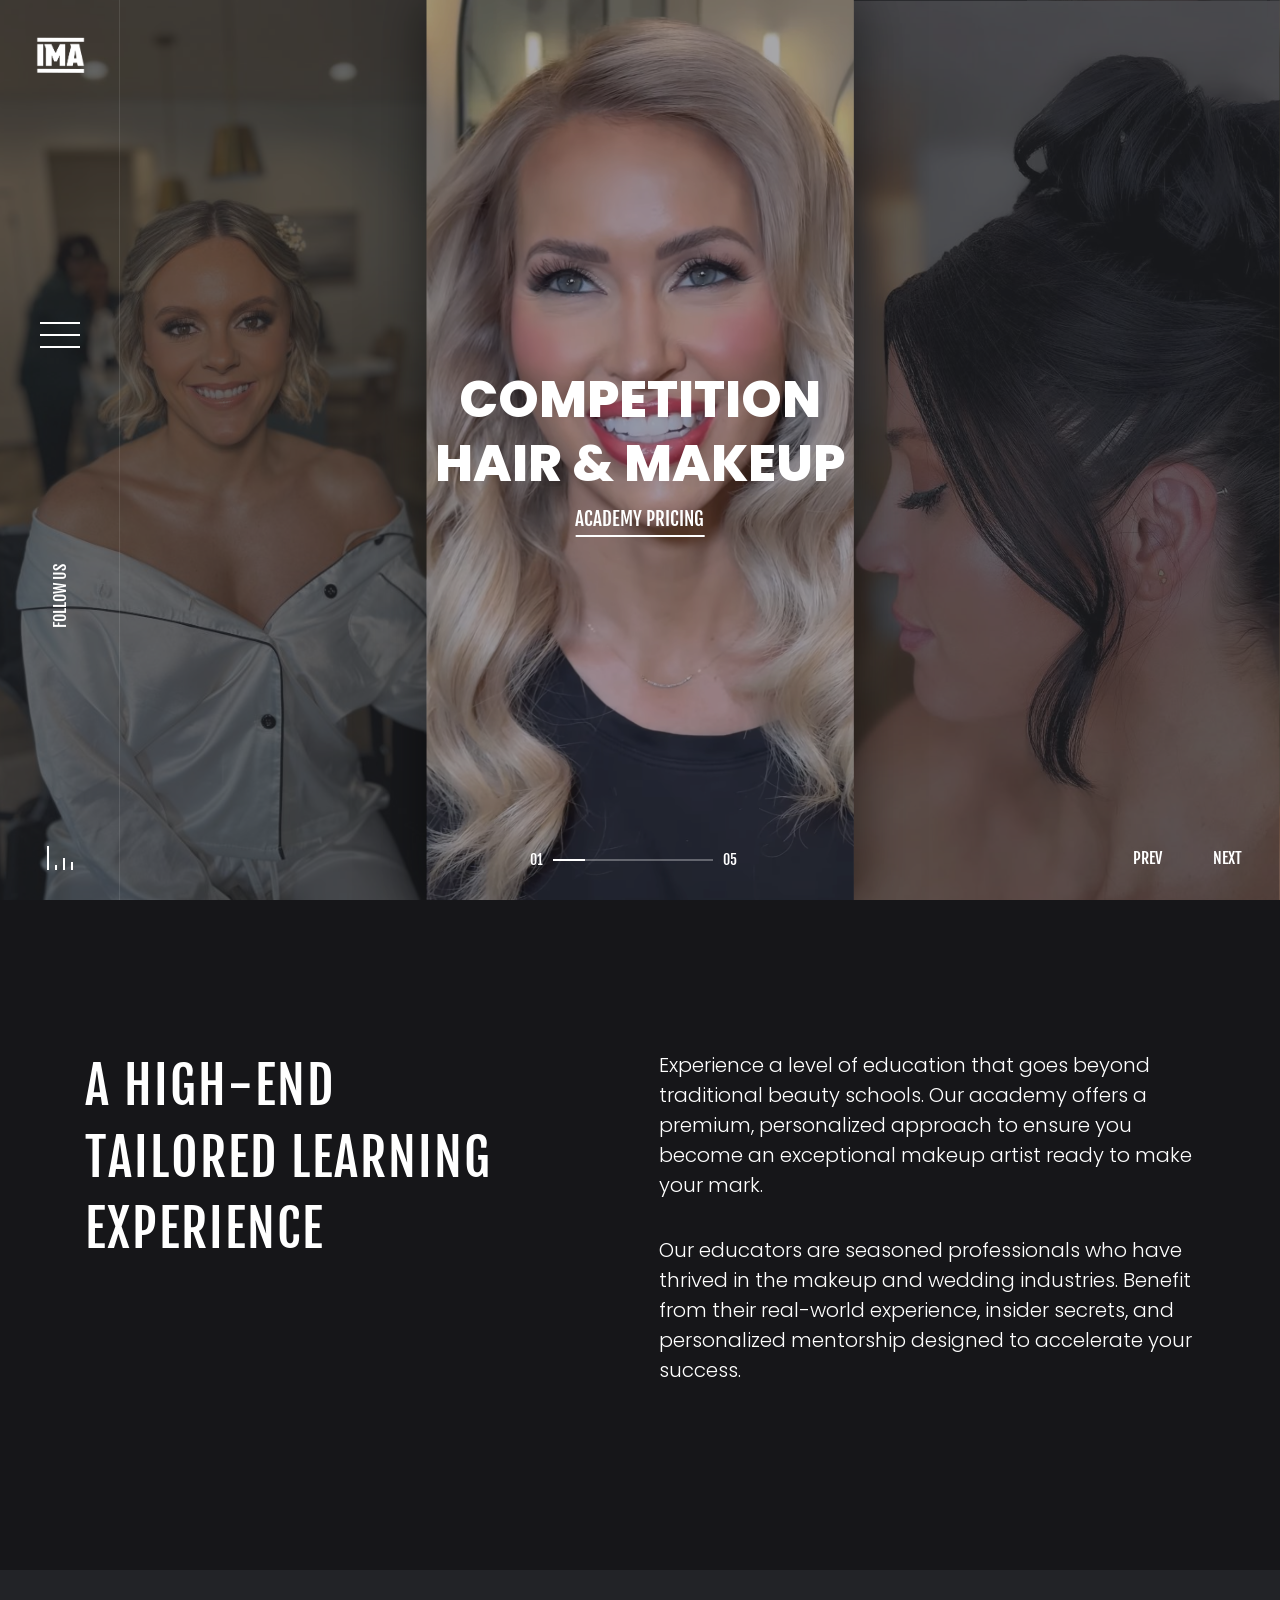
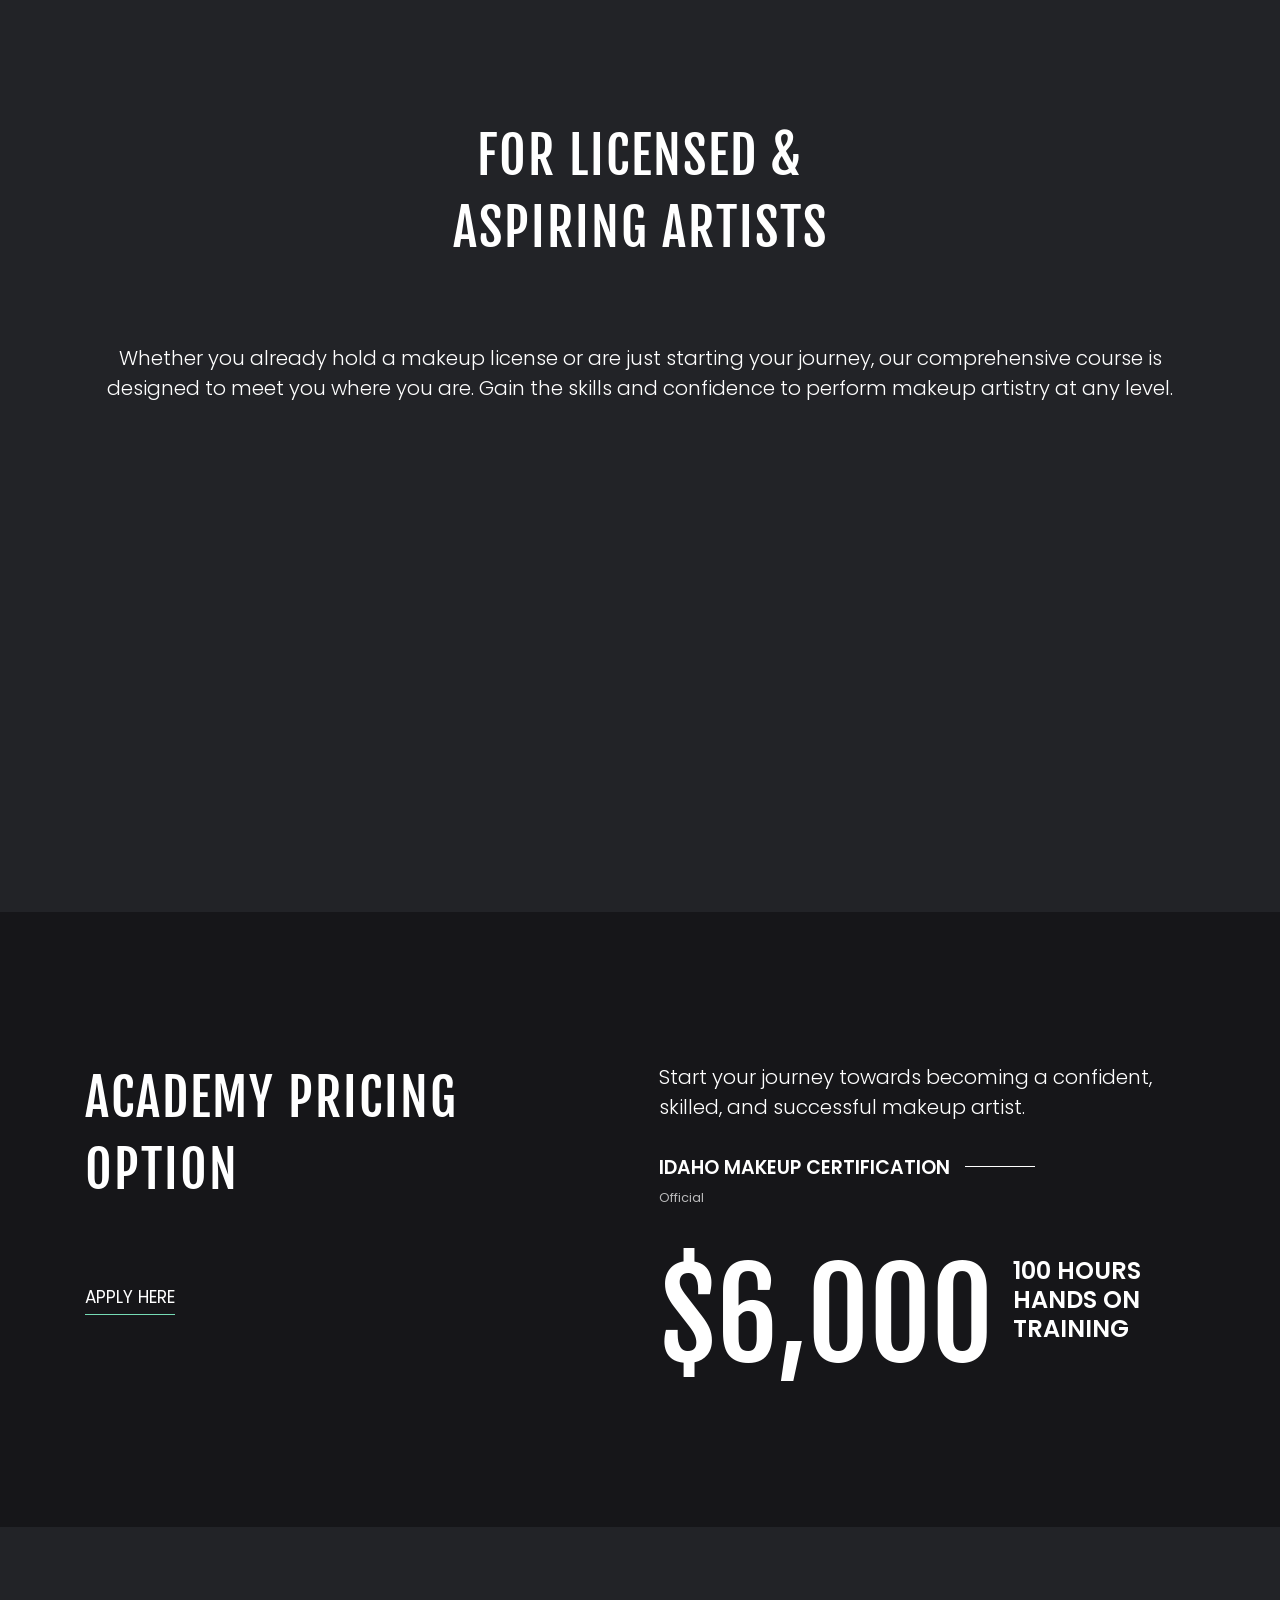
==== commit 1b9cdd4c: "Academy pricing" ====
--- a/pricing.html
+++ b/pricing.html
@@ -127,28 +127,30 @@
   <header class="carousel-hero">
     <div class="carousel-slider">
       <div class="swiper-wrapper">
+
+        <!-- end swiper-slide -->
+        <div class="swiper-slide" data-background="images/class/pricing/competition.png">
+          <div class="inner"><h2>COMPETITION HAIR & MAKEUP</h2> <a href="#">ACADEMY PRICING</a> </div>
+          <!-- end inner -->
+        </div>
+        <!-- end swiper-slide -->
+        <div class="swiper-slide" data-background="images/class/pricing/bridal-2.png">
+          <div class="inner"><h2>BRIDAL HAIR & MAKEUP</h2> <a href="#">ACADEMY PRICING</a> </div>
+          <!-- end inner -->
+        </div>
+        <!-- end swiper-slide -->
+        <div class="swiper-slide" data-background="images/class/pricing/events_2.png">
+          <div class="inner"><h2>EVENTS HAIR & MAKEUP</h2> <a href="#">ACADEMY PRICING</a> </div>
+          <!-- end inner -->
+        </div>
+
         <div class="swiper-slide" data-background="images/class/pricing/IMG_5316.jpg">
-          <div class="inner"><h2>BRIDAL HAIR & MAKEUP</h2> <a href="#">EDUCATION & PRICING</a> </div>
+          <div class="inner"><h2>BRIDAL HAIR & MAKEUP</h2> <a href="#">ACADEMY PRICING</a> </div>
           <!-- end inner -->
         </div>
         <!-- end swiper-slide -->
         <div class="swiper-slide" data-background="images/class/pricing/IMG_6279.jpg">
-          <div class="inner"><h2>EVENTS HAIR & MAKEUP</h2> <a href="#">EDUCATION & PRICING</a> </div>
-          <!-- end inner -->
-        </div>
-        <!-- end swiper-slide -->
-        <div class="swiper-slide" data-background="images/class/pricing/competition.png">
-          <div class="inner"><h2>COMPETITION HAIR & MAKEUP</h2> <a href="#">EDUCATION & PRICING</a> </div>
-          <!-- end inner -->
-        </div>
-        <!-- end swiper-slide -->
-        <div class="swiper-slide" data-background="images/class/pricing/bridal-2.png">
-          <div class="inner"><h2>BRIDAL HAIR & MAKEUP</h2> <a href="#">EDUCATION & PRICING</a> </div>
-          <!-- end inner -->
-        </div>
-        <!-- end swiper-slide -->
-        <div class="swiper-slide" data-background="images/class/pricing/events_2.png">
-          <div class="inner"><h2>EVENTS HAIR & MAKEUP</h2> <a href="#">EDUCATION & PRICING</a> </div>
+          <div class="inner"><h2>EVENTS HAIR & MAKEUP</h2> <a href="#">ACADEMY PRICING</a> </div>
           <!-- end inner -->
         </div>
         <!-- end swiper-slide -->
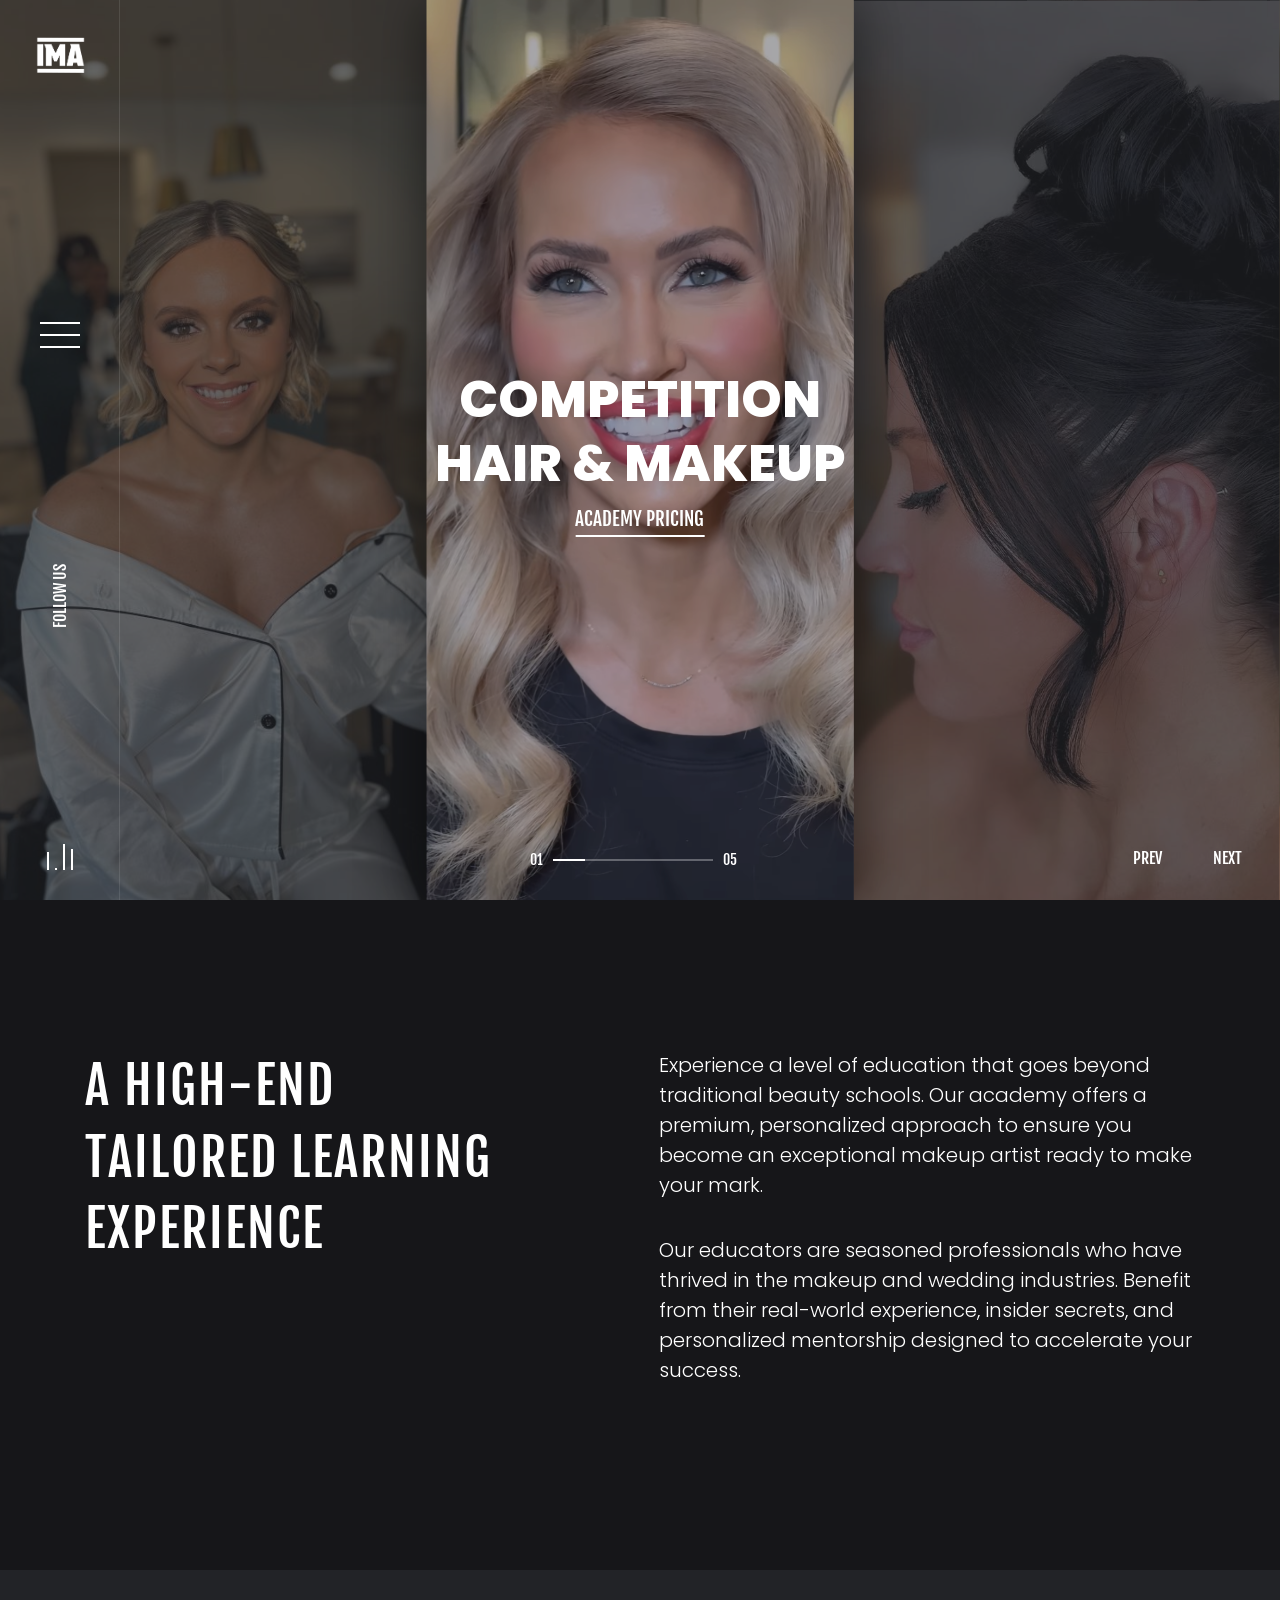
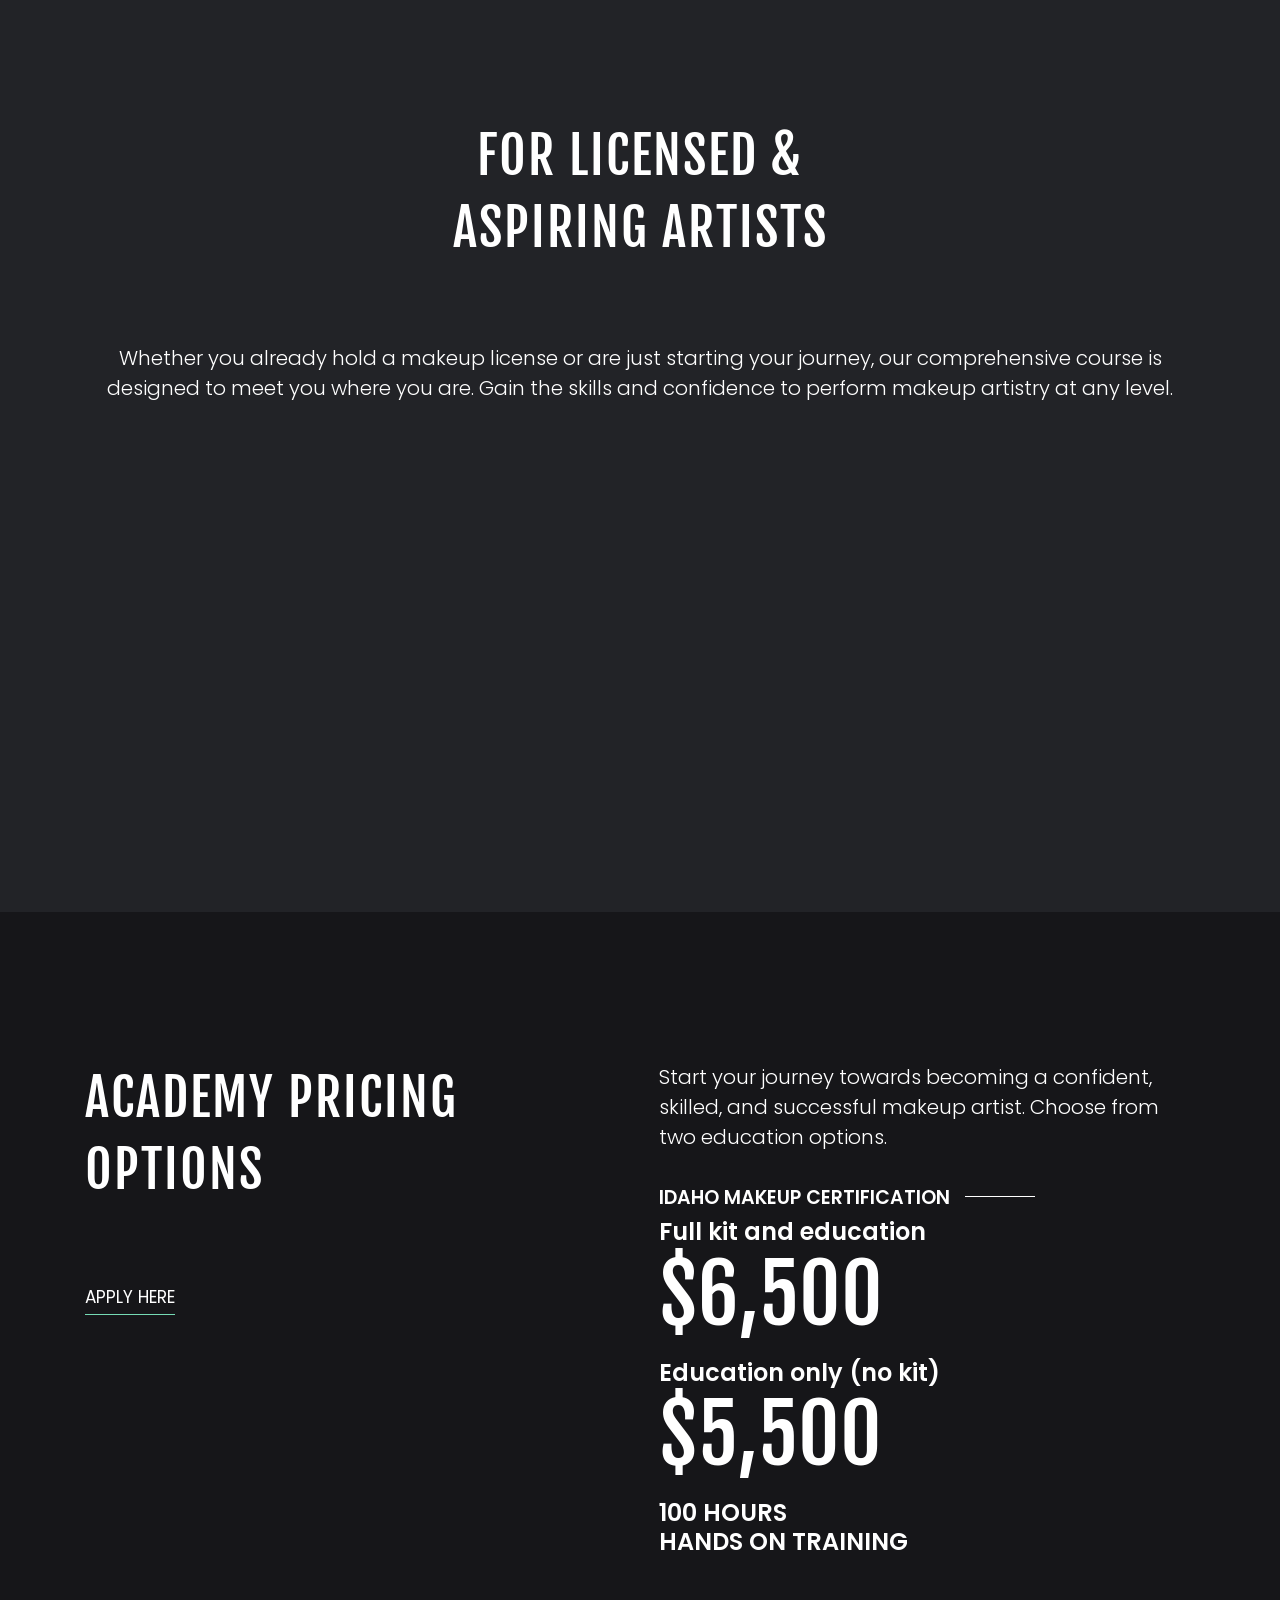
==== commit a8e97322: "Update academy pricing and remove bridal services" ====
--- a/pricing.html
+++ b/pricing.html
@@ -56,7 +56,6 @@
     <ul data-splitting>
       <li><a href="https://instagram.com/idahomakeupacademy" target="_blank">INSTAGRAM</a> <small>Follow us on Instagram</small> </li>
       <li><a href="./pricing.html">ACADEMY PRICING</a> <small>Learn more about the cost and program.</small> </li>
-      <li><a href="./request-services.html">REQUEST BRIDAL SERVICES</a> <small>Services performed by certified makeup artist, trained by our very own Idaho Makeup Academy</small> </li>
       <li><a  href="https://island-route-758.notion.site/1631bb4c48a6806e8bbaf4c8735e0904" target="_blank">APPLY</a> <small>JOIN THE ACADEMY</small> </li>
     </ul>
   </div>
@@ -247,13 +246,20 @@
       <div class="row">
         <div class="col-lg-5 wow" data-splitting>
           <h3 class="section-title">ACADEMY PRICING<br>
-            OPTION</h3>
+            OPTIONS</h3>
           <a href="https://island-route-758.notion.site/1631bb4c48a6806e8bbaf4c8735e0904">APPLY HERE</a> </div>
         <!-- end col-5 -->
         <div class="col-lg-7 wow" data-splitting>
-          <p>Start your journey towards becoming a confident, skilled, and successful makeup artist.</p>
+          <p>Start your journey towards becoming a confident, skilled, and successful makeup artist. Choose from two education options.</p>
           <h6>Idaho Makeup Certification</h6>
-          <small>Official</small> <b>$6,000</b>
+          <div class="mb-4">
+            <h4>Full kit and education</h4>
+            <b class="tuition-price">$6,500</b>
+          </div>
+          <div class="mb-4">
+            <h4>Education only (no kit)</h4>
+            <b class="tuition-price">$5,500</b>
+          </div>
           <h4>100 HOURS<br>
             HANDS ON TRAINING</h4>
         </div>
--- a/css/style.css
+++ b/css/style.css
@@ -1368,6 +1368,12 @@
 .intro h4 {
   font-weight: 600;
 }
+.intro b.tuition-price {
+  display: block;
+  float: none;
+  font-size: clamp(48px, 8vw, 80px);
+  margin: 0;
+}
 .intro p {
   font-size: 20px;
   font-weight: 300;
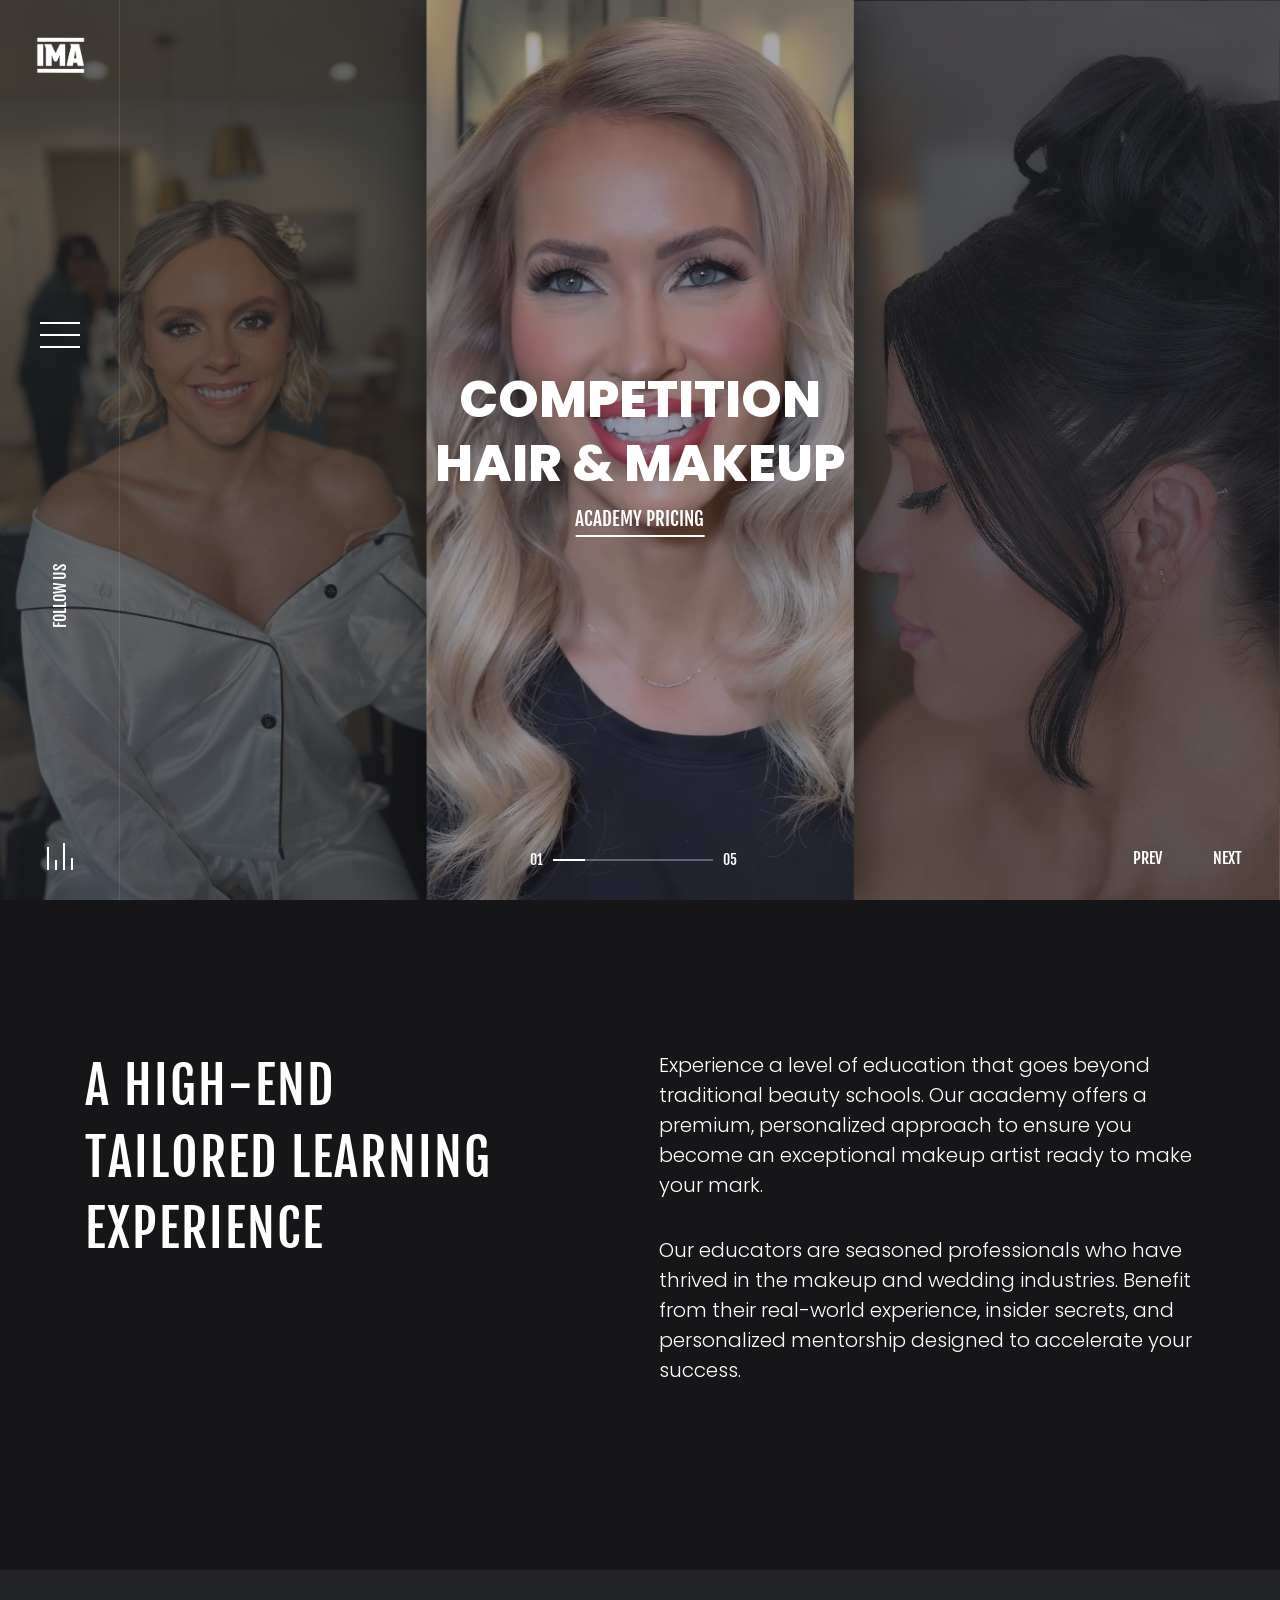
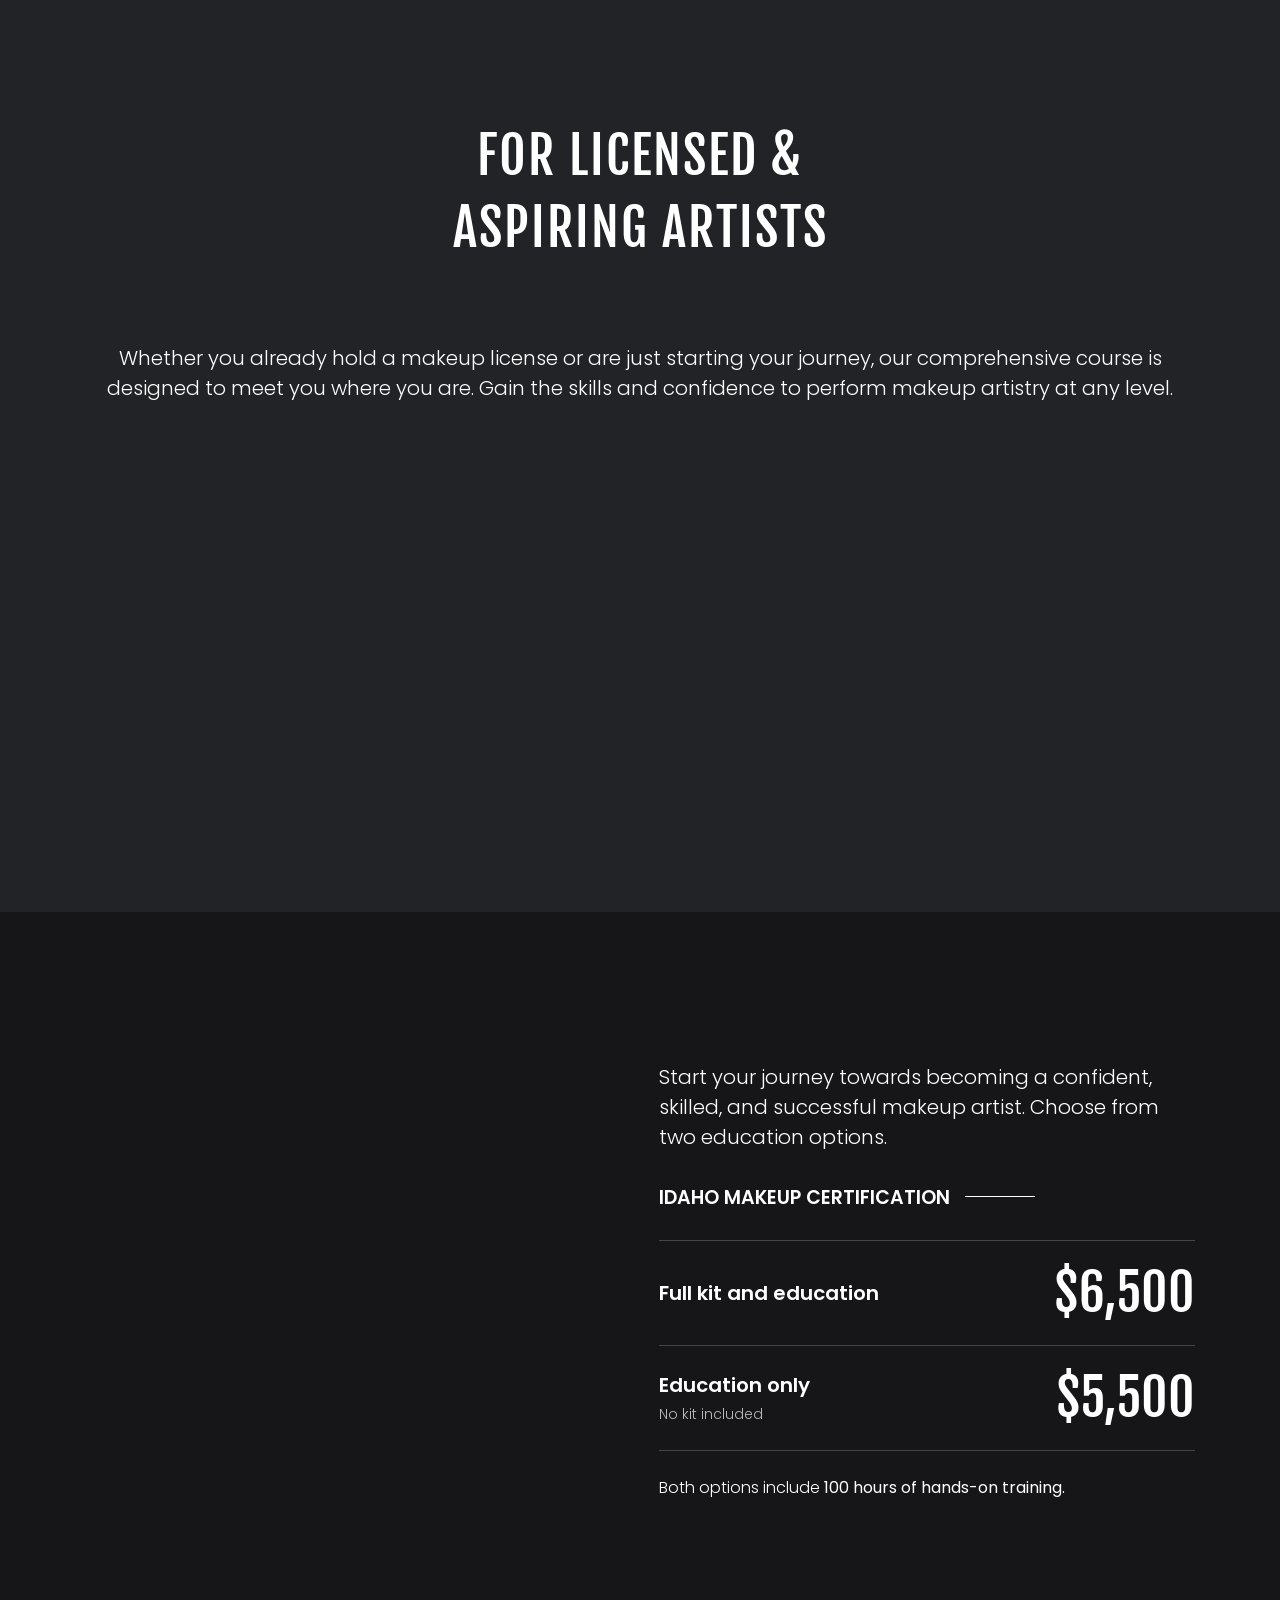
==== commit 27314192: "Fix academy pricing layout and refresh stylesheet cache" ====
--- a/pricing.html
+++ b/pricing.html
@@ -32,7 +32,7 @@
 <link rel="stylesheet" href="css/odometer.min.css">
 <link rel="stylesheet" href="css/swiper.min.css">
 <link rel="stylesheet" href="css/bootstrap.min.css">
-<link rel="stylesheet" href="css/style.css">
+<link rel="stylesheet" href="css/style.css?v=20261029-pricing-2">
 </head>
 <body>
 <!--<div class="preloader">-->
@@ -241,7 +241,7 @@
   </section>
 
   <!-- end carousel-hero -->
-  <section class="intro">
+  <section class="intro academy-pricing" id="academy-pricing">
     <div class="container">
       <div class="row">
         <div class="col-lg-5 wow" data-splitting>
@@ -249,19 +249,20 @@
             OPTIONS</h3>
           <a href="https://island-route-758.notion.site/1631bb4c48a6806e8bbaf4c8735e0904">APPLY HERE</a> </div>
         <!-- end col-5 -->
-        <div class="col-lg-7 wow" data-splitting>
+        <div class="col-lg-7">
           <p>Start your journey towards becoming a confident, skilled, and successful makeup artist. Choose from two education options.</p>
           <h6>Idaho Makeup Certification</h6>
-          <div class="mb-4">
-            <h4>Full kit and education</h4>
-            <b class="tuition-price">$6,500</b>
-          </div>
-          <div class="mb-4">
-            <h4>Education only (no kit)</h4>
-            <b class="tuition-price">$5,500</b>
-          </div>
-          <h4>100 HOURS<br>
-            HANDS ON TRAINING</h4>
+          <dl class="tuition-options">
+            <div class="tuition-option">
+              <dt>Full kit and education</dt>
+              <dd class="tuition-price">$6,500</dd>
+            </div>
+            <div class="tuition-option">
+              <dt>Education only <span class="tuition-note">No kit included</span></dt>
+              <dd class="tuition-price">$5,500</dd>
+            </div>
+          </dl>
+          <p class="tuition-training">Both options include <strong>100 hours of hands-on training.</strong></p>
         </div>
         <!-- end col-7 -->
       </div>
--- a/css/style.css
+++ b/css/style.css
@@ -1368,12 +1368,6 @@
 .intro h4 {
   font-weight: 600;
 }
-.intro b.tuition-price {
-  display: block;
-  float: none;
-  font-size: clamp(48px, 8vw, 80px);
-  margin: 0;
-}
 .intro p {
   font-size: 20px;
   font-weight: 300;
@@ -1392,6 +1386,51 @@
 }
 .intro a:hover {
   border-color: #fff;
+}
+
+/* ACADEMY PRICING */
+.academy-pricing .tuition-options {
+  margin: 30px 0 24px;
+  border-bottom: 1px solid rgba(255, 255, 255, 0.2);
+}
+.academy-pricing .tuition-option {
+  display: grid;
+  grid-template-columns: minmax(0, 1fr) auto;
+  align-items: center;
+  gap: 24px;
+  padding: 24px 0;
+  border-top: 1px solid rgba(255, 255, 255, 0.2);
+}
+.academy-pricing .tuition-option dt {
+  font-size: 20px;
+  font-weight: 600;
+  line-height: 1.4;
+}
+.academy-pricing .tuition-note {
+  display: block;
+  margin-top: 6px;
+  font-size: 14px;
+  font-weight: 300;
+  opacity: 0.7;
+}
+.academy-pricing .tuition-price {
+  margin: 0;
+  font-family: "Fjalla One", sans-serif;
+  font-size: clamp(40px, 4vw, 64px);
+  font-weight: 400;
+  line-height: 1.1;
+  white-space: nowrap;
+}
+.academy-pricing .tuition-training {
+  margin-bottom: 0;
+  font-size: 16px;
+  line-height: 1.6;
+}
+@media (max-width: 575px) {
+  .academy-pricing .tuition-option {
+    grid-template-columns: 1fr;
+    gap: 12px;
+  }
 }
 
 /* INTRO IMAGE */
